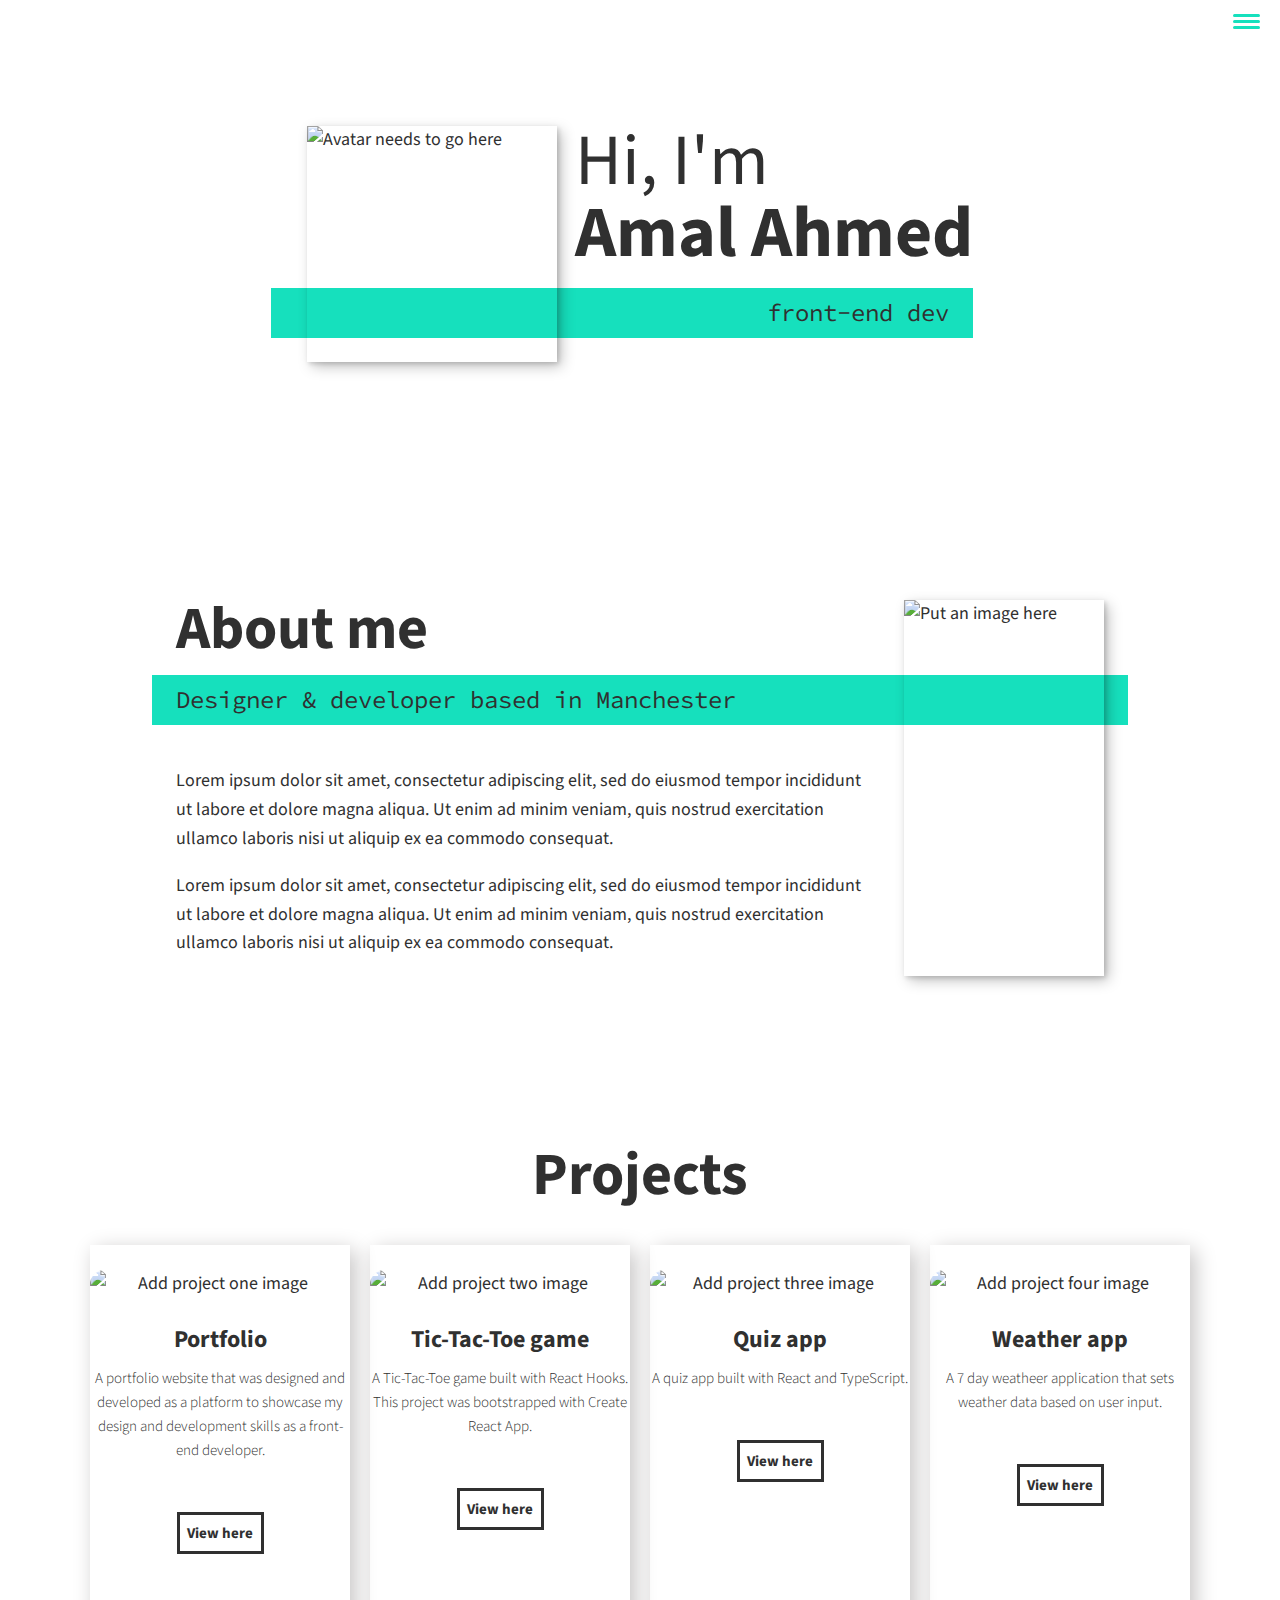
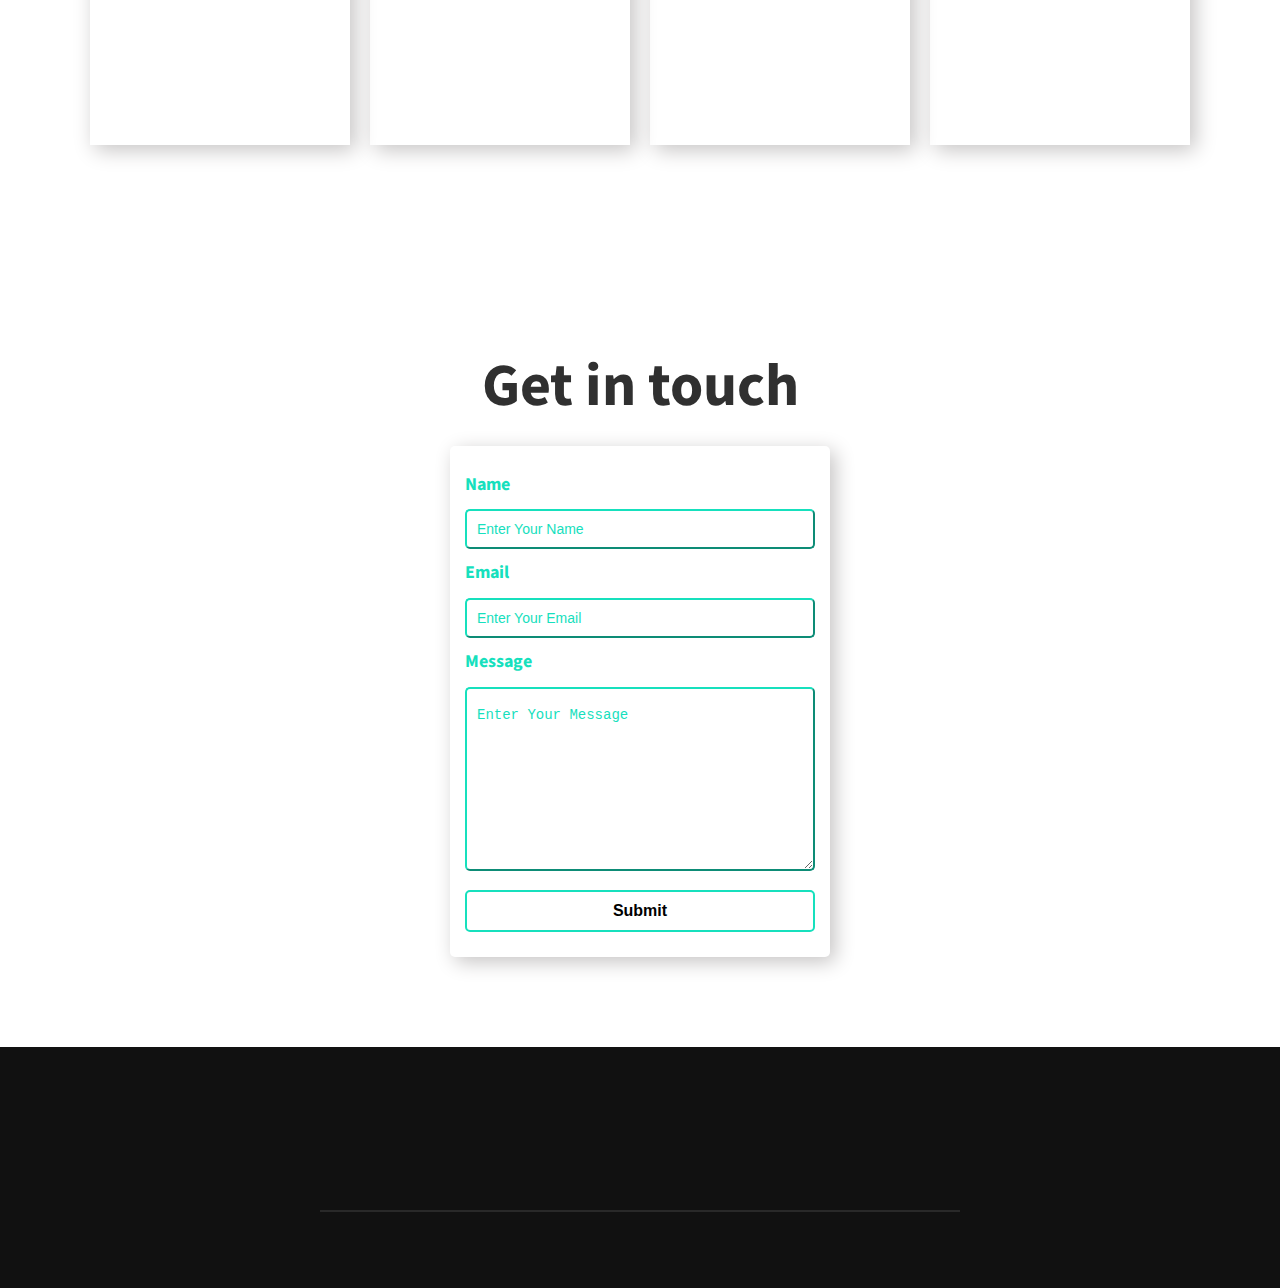
==== index.html @ 27e22a9f "Renamed css file" ====
<!DOCTYPE html>
<html lang="en">
    <head>
        <meta charset="UTF-8">
        <meta name="viewport" content="width=device-width, initial-scale=1.0">
        <title>Portfolio Website</title>
        <link rel="stylesheet" href="https://cdnjs.cloudflare.com/ajax/libs/normalize/7.0.0/normalize.min.css">
        <link rel="stylesheet" href="https://cdnjs.cloudflare.com/ajax/libs/font-awesome/5.11.2/css/all.css" integrity="sha256-46qynGAkLSFpVbEBog43gvNhfrOj+BmwXdxFgVK/Kvc=" crossorigin="anonymous" />  
        <link href="https://fonts.googleapis.com/css?family=Source+Code+Pro:400,900|Source+Sans+Pro:300,900&display=swap" rel="stylesheet">
        <link rel="stylesheet" href="styles/main.css">
        <link rel="icon" href="img/favicon_io/favicon.ico" />    
    </head>
    <body>
        <header>
            <div class="logo">
                <img src="" alt="">
            </div>
            <button class="nav-toggle" aria-label="toggle navigation">
                <span class="hamburger"></span>
            </button>
            <nav class="nav">
                <ul class="nav__list">
                    <li class="nav__item"><a href="#home" class="nav__link">Home</a></li>
                    <li class="nav__item"><a href="#about" class="nav__link">About me</a></li>
                    <li class="nav__item"><a href="#projects" class="nav__link">Projects</a></li>
                    <li class="nav__item"><a href="#contact" class="nav__link">Contact</a></li>
                </ul>
            </nav>
        </header>

        <!-- Introduction -->
        <section class="intro" id="home">
            <h1 class="section__title section__title--intro">
                Hi, I'm<strong>Amal Ahmed</strong>
            </h1>
            <p class="section__subtitle section__subtitle--intro">front-end dev</p>
            <img src="img/avatar.jpg" alt="Avatar needs to go here" class="intro__img">
        </section>
        <br>
        <br>


        <!-- About me -->
        <section class="about-me" id="about">
            <h2 class="section__title section__title--about">About me</h2>
            <p class="section__subtitle section__subtitle--about">Designer & developer based in Manchester</p>
            
            <div class="about-me_body">
                <p>Lorem ipsum dolor sit amet, consectetur adipiscing elit, sed do eiusmod tempor incididunt ut labore et dolore magna aliqua. Ut enim ad minim veniam, quis nostrud exercitation ullamco laboris nisi ut aliquip ex ea commodo consequat.</p>
                <p>Lorem ipsum dolor sit amet, consectetur adipiscing elit, sed do eiusmod tempor incididunt ut labore et dolore magna aliqua. Ut enim ad minim veniam, quis nostrud exercitation ullamco laboris nisi ut aliquip ex ea commodo consequat.</p>
            </div>

            <img src="img/about-me.jpg" alt="Put an image here" class="about-me__img">
        </section>
        
        
        <!-- Projects -->
        <section class="sub-section-alternative" id="projects">
            <h2>Projects</h2>
            <br>
            <div class="project-container">
                <div class="project-card">
                    <img class="project-image" src="img/portfolio-01.jpg" alt="Add project one image"/>
                    <br>
                    <h3>Portfolio</h3>
                    <p class="subtext">A portfolio website that was designed and developed as a platform to showcase my design and development skills as a front-end developer.</p>
                    <br>
                    <p class="subtext"><a class="project-link" href="">View here</a></p>
                </div>

                <div class="project-card">
                    <img class="project-image" src="img/portfolio-02.jpg" alt="Add project two image"/>
                    <br>
                    <h3>Tic-Tac-Toe game</h3>
                    <p class="subtext">A Tic-Tac-Toe game built with React Hooks. This project was bootstrapped with Create React App.
                    </p>
                    <br>
                    <p class="subtext"><a class="project-link" href="">View here</a></p>
                </div>

                <div class="project-card">
                    <img class="project-image" src="img/portfolio-03.jpg" alt="Add project three image"/>
                    <br>
                    <h3>Quiz app</h3>
                    <p class="subtext">A quiz app built with React and TypeScript.</p>
                    <br>
                    <p class="subtext"><a class="project-link" href="">View here</a></p>
                </div>

                <div class="project-card">
                    <img class="project-image" src="img/portfolio-04.jpg" alt="Add project four image"/>
                    <br>
                    <h3>Weather app</h3>
                    <p class="subtext">A 7 day weatheer application that sets weather data based on user input.</p>
                    <br>
                    <p class="subtext"><a class="project-link" href="">View here</a></p>
                </div>
            </div>
        </section>


        <!-- Contact -->
        <section class="contact" id="contact">
            <h2>Get in touch</h2>
            <br>
            <div class="contact-form-container">
              <div class="contact-form">
                <form action="https://formspree.io/f/mwkylpva" method="POST">
                  <div class="form-control">
                    <label for="name">Name</label>
                    <input
                      type="text"
                      id="name"
                      name="sender-name"
                      placeholder="Enter Your Name"
                      class="input-field"
                      required
                    />
                  </div>
                  <div class="form-control">
                    <label for="email">Email</label>
                    <input
                      type="email"
                      id="email"
                      name="sender-email"
                      placeholder="Enter Your Email"
                      class="input-field"
                      required
                    />
                  </div>
                  <div class="form-control">
                    <label for="message">Message</label>
                    <textarea
                      id="message"
                      cols="60"
                      rows="10"
                      placeholder="Enter Your Message"
                      name="message"
                      class="input-field"
                      required
                    ></textarea>
                  </div>
                  <input
                    type="submit"
                    value="Submit"
                    id="submit-btn"
                    class="submit-btn"
                  />
                </form>
              </div>
            </div>
          </section>


        <!-- Footer -->
        <footer class="footer">
            <span class="to-top"><a><i class="fa fa-angle-up fa-2x" aria-hidden="true"></i></a></span>
            <ul class="social-list">
                <li class="social-list__item">
                    <a class="social-list__link" href="https://discord.com/3mal#8396" rel="noopener noreferrer" target="_blank" aria-label="discord">
                        <i class="fab fa-discord"></i>
                    </a>
                </li>
                <li class="social-list__item">
                    <a class="social-list__link" href="https://github.com/3mal98" rel="noopener noreferrer" target="_blank" aria-label="github">
                        <i class="fab fa-github"></i>
                    </a>
                </li>
            </ul>
            <hr>
        </footer>
            


        <script src="js/index.js"></script>
       
        
    </body>
</html>
---- styles/main.css ----
*,
*::before,
*::after {
    box-sizing: border-box;
}

/* Custom Properties, update these for your own design */
:root {
    --ff-primary: 'Source Sans Pro', sans-serif;
    --ff-secondary: 'Source Code Pro', monospace;
    
    --fw-reg: 400;
    --fw-bold: 700;
    
    --clr-light: #fff;
    --clr-dark: #303030;
    --clr-accent: #16e0bd;
    
    --fs-h1: 3rem;
    --fs-h2: 2.25rem;
    --fs-h3: 1.25rem;
    --fs-body: 1rem;
    
    --bs: 0.25em 0.25em 0.75em rgba(0,0,0,.25),
          0.125em 0.125em 0.25em rgba(0,0,0,.15);
}

@media (min-width: 800px) {
    :root {
        --fs-h1: 4.5rem;
        --fs-h2: 3.75rem;
        --fs-h3: 1.5rem;
        --fs-body: 1.125rem;
    }
}

/* General styles */

/* endable this to add smooth scrolling */
/* html {
    scroll-behavior: smooth;
} */
body {
    background: var(--clr-light);
    color: var(--clr-dark);
    margin: 0;
    font-family: var(--ff-primary);
    font-size: var(--fs-body);
    line-height: 1.6;
}

section {
    padding: 5em 2em;
}

img {
    display: block;
    max-width: 100%;
}

strong { font-weight: var(--fw-bold) }

:focus {
    outline: 3px solid var(--clr-accent);
    outline-offset: 3px;
}


/* Buttons */
.btn {
    display: inline-block;
    padding: .5em 2.5em;
    background: var(--clr-accent);
    color: var(--clr-dark);
    text-decoration: none;
    cursor: pointer;
    font-size: .8rem;
    text-transform: uppercase;
    letter-spacing: 2px;
    font-weight: var(--fw-bold);
    transition: transform 200ms ease-in-out;
}

.btn:hover {
    transform: scale(1.1);
}


/* Typography */
h1,
h2,
h3 {
    line-height: 1;
    margin: 0;
}

h1 { font-size: var(--fs-h1) }
h2 { font-size: var(--fs-h2) }
h3 { font-size: var(--fs-h3) }


.section__title {
    margin-bottom: .25em;
}

.section__title--intro {
    font-weight: var(--fw-reg);
}

.section__title--intro strong {
    display: block;
}

.section__subtitle {
    margin: 0;
    font-size: var(--fs-h3);
}

.section__subtitle--intro,
.section__subtitle--about {
    background: var(--clr-accent);
    padding: .25em 1em;
    font-family: var(--ff-secondary);
    margin-bottom: 1em;
}

.section__subtitle--work {
    color: var(--clr-accent);
    font-weight: var(--fw-bold);
    margin-bottom: 2em;
}


/* Header */
header {
    display: flex;
    justify-content: space-between;
    padding: 1em;
}

.logo {
    max-width: 100px;
}

.nav {
    position: fixed;
    background: var(--clr-dark);
    color: var(--clr-light);
    top: 0;
    bottom: 0;
    left: 0;
    right: 0;
    z-index: 100;
    
    transform: translateX(100%);
    transition: transform 250ms cubic-bezier(.5, 0, .5, 1);
}

.nav__list {
    list-style: none;
    display: flex;
    height: 100%;
    flex-direction: column;
    justify-content: space-evenly;
    align-items: center;
    margin: 0;
    padding: 0;
}

.nav__link {
    color: inherit;
    font-weight: var(--fw-bold);
    font-size: var(--fs-h2);
    text-decoration: none;
}

.nav__link:hover {
    color: var(--clr-accent);
}

.nav-toggle {
    padding: .5em;
    background: transparent;
    border: 0;
    cursor: pointer;
    position: absolute;
    right: 1em;
    top: 1em;
    z-index: 1000;
}

.nav-open .nav {
    transform: translateX(0);
}

.nav-open .nav-toggle {
    position: fixed;
}

.nav-open .hamburger {
    transform: rotate(.625turn);
}

.nav-open .hamburger::before {
    transform: rotate(90deg) translateX(-6px);
}

.nav-open .hamburger::after {
    opacity: 0;
}






.hamburger {
    display: block;
    position: relative;
}

.hamburger,
.hamburger::before,
.hamburger::after {
    background: var(--clr-accent);
    width: 2em;
    height: 3px;
    border-radius: 1em;
    transition: transform 250ms ease-in-out;
}


.hamburger::before,
.hamburger::after {
    content: '';
    position: absolute;
    left: 0;
    right: 0;
}

.hamburger::before { top: 6px; }
.hamburger::after { bottom: 6px; }


/*  Introduction  */
.intro {
    position: relative;
}

.intro__img {
    box-shadow: var(--bs);
}

.section__subtitle--intro {
    display: inline-block;
}

@media (min-width: 600px) {
    .intro {
        display: grid;
        width: min-content;
        margin: 0 auto;
        grid-column-gap: 1em;
        grid-template-areas: 
            "img title"
            "img subtitle";
        grid-template-columns: min-content max-content;
    }
    
    .intro__img {
        grid-area: img;
        min-width: 250px;
        position: relative;
        z-index: 2;
    }    
    
    .section__subtitle--intro {
        align-self: start;
        grid-column: -1 / 1;
        grid-row: 2;
        text-align: right;
        position: relative;
        left: -1.5em;
        width: calc(100% + 1.5em);
    }
}

/* About me */
.about-me {
    max-width: 1000px;
    margin: 0 auto;
}

.about-me__img {
    box-shadow: var(--bs);
}

@media (min-width: 600px) {
    .about-me {
        display: grid;
        grid-template-columns: 1fr 200px;
        grid-template-areas: 
            "title img"
            "subtitle img"
            "text img";
        grid-column-gap: 2em;
    }
    
    .section__title--about {
        grid-area: title;
    }
    
    .section__subtitle--about {
        grid-column: 1 / -1;
        grid-row: 2;
        position: relative;
        left: -1em;
        width: calc(100% + 2em);
        padding-left: 1em;
        padding-right: calc(200px + 4em);
    }
    
    .about-me__img {
        grid-area: img;
        position: relative;
        z-index: 2;
    }
}


/* Projects  */
.project-card {
    width: 300px;
    height: 500px;
    box-shadow: 5px 5px 20px rgb(197, 195, 195);
    margin: 10px;
}

.project-card:hover {
    background: var(--clr-accent);
    transition: 0.5s ease;
}

.project-container {
    display: flex;
    justify-content: space-around;
}

.project-image {
    margin-top: 25px;
    width: 250px;
    border-radius: 125px;
}

.project-link {
    text-decoration: none;
    color: var(--clr-dark);
    font-weight: var(--fw-bold);
    border: 3px;
    border-style: solid;
    border-color: --clr-dark;
    padding: 0.5em;
}

.sub-section-alternative {
    display: flex;
    flex-direction: column;
    text-align: center;
    padding: 80px;
}

.subtext {
    font-size: 15px;
    font-weight: 300;
}


/* Contact */
.contact {
    margin-top: 2rem;
}

.contact h2 {
    text-align: center;
    margin-bottom: var(--bottom-margin-2);
}

.contact-form-container {
    max-width: 40.75rem;
    margin: 0 auto;
    padding: 0.938rem;
    border-radius: 5px;
    box-shadow: 5px 5px 20px rgb(197, 195, 195);
}

.contact-form-container label {
    line-height: 2.7em;
    font-weight: var(--fw-bold);
    color: var(--clr-accent);
}

.contact-form-container textarea {
    min-height: 6.25rem;
    font-size: 14px;
}

.contact-form-container .input-field {
    width: 100%;
    padding-top: 10px;
    padding-bottom: 10px;
    border-radius: 5px;
    border: none;
    border: 2px outset var(--clr-accent);
    font-size: 0.875rem;
    outline: none;
}

.input-field::placeholder {
    padding: 0.5rem;
    color: var(--clr-accent);
}

.submit-btn {
    width: 100%;
    padding: 10px;
    margin: 10px 0;
    background-color: #fff;
    border: 2px solid var(--clr-accent);
    border-radius: 5px;
    font-size: 1rem;
    font-weight: var(--fw-bold);
    transition: var(--transition);
}

.submit-btn:hover {
    background-color: var(--clr-accent);
    border: 2px solid var(--clr-accent);
    cursor: pointer;
}

.contact-form-container {
    max-width: 23.75rem;
}


/* Footer */
.footer {
    background: #111;
    color: #fff;
    text-align: center;
    padding: 2.5em 0;
    font-size: var(--fs-h3);
}

.footer a { 
    color: inherit;
    text-decoration: none;
}

.footer__link {
    font-weight: var(--fw-bold);
}

.footer__link:hover,
.social-list__link:hover {
    opacity: .7;
}

.footer__link:hover {
    text-decoration: underline;
}

.social-list {
    list-style: none;
    display: flex;
    justify-content: center;
    margin: 2em 0 0;
    padding: 0;
}

.social-list__item {
    margin: 0 .5em;
}

.social-list__link {
    padding: .5em;
}

.to-top { 
    color: #fff;
    margin: 1rem 0 1.6rem;
    transition: all .2s ease-in;
    cursor: pointer;
    font-size: 2rem;
}

.fa-2x {
    font-size: 2rem;
}
    
.footer hr {
    margin-top: 1rem;
    margin-bottom: 1rem;
    border: 0;
    width: 50%;
    border-top: 2px solid hsla(0,0%,100%,.1);
}

hr {
    box-sizing: content-box;
    height: 0;
    overflow: visible;
}


/* Individual portfolio item styles */
.portfolio-item-individual {
    padding: 0 2em 2em;
    max-width: 1000px;
    margin: 0 auto;
}

.portfolio-item-individual p {
    max-width: 600px;
    margin-left: auto;
    margin-right: auto;
}
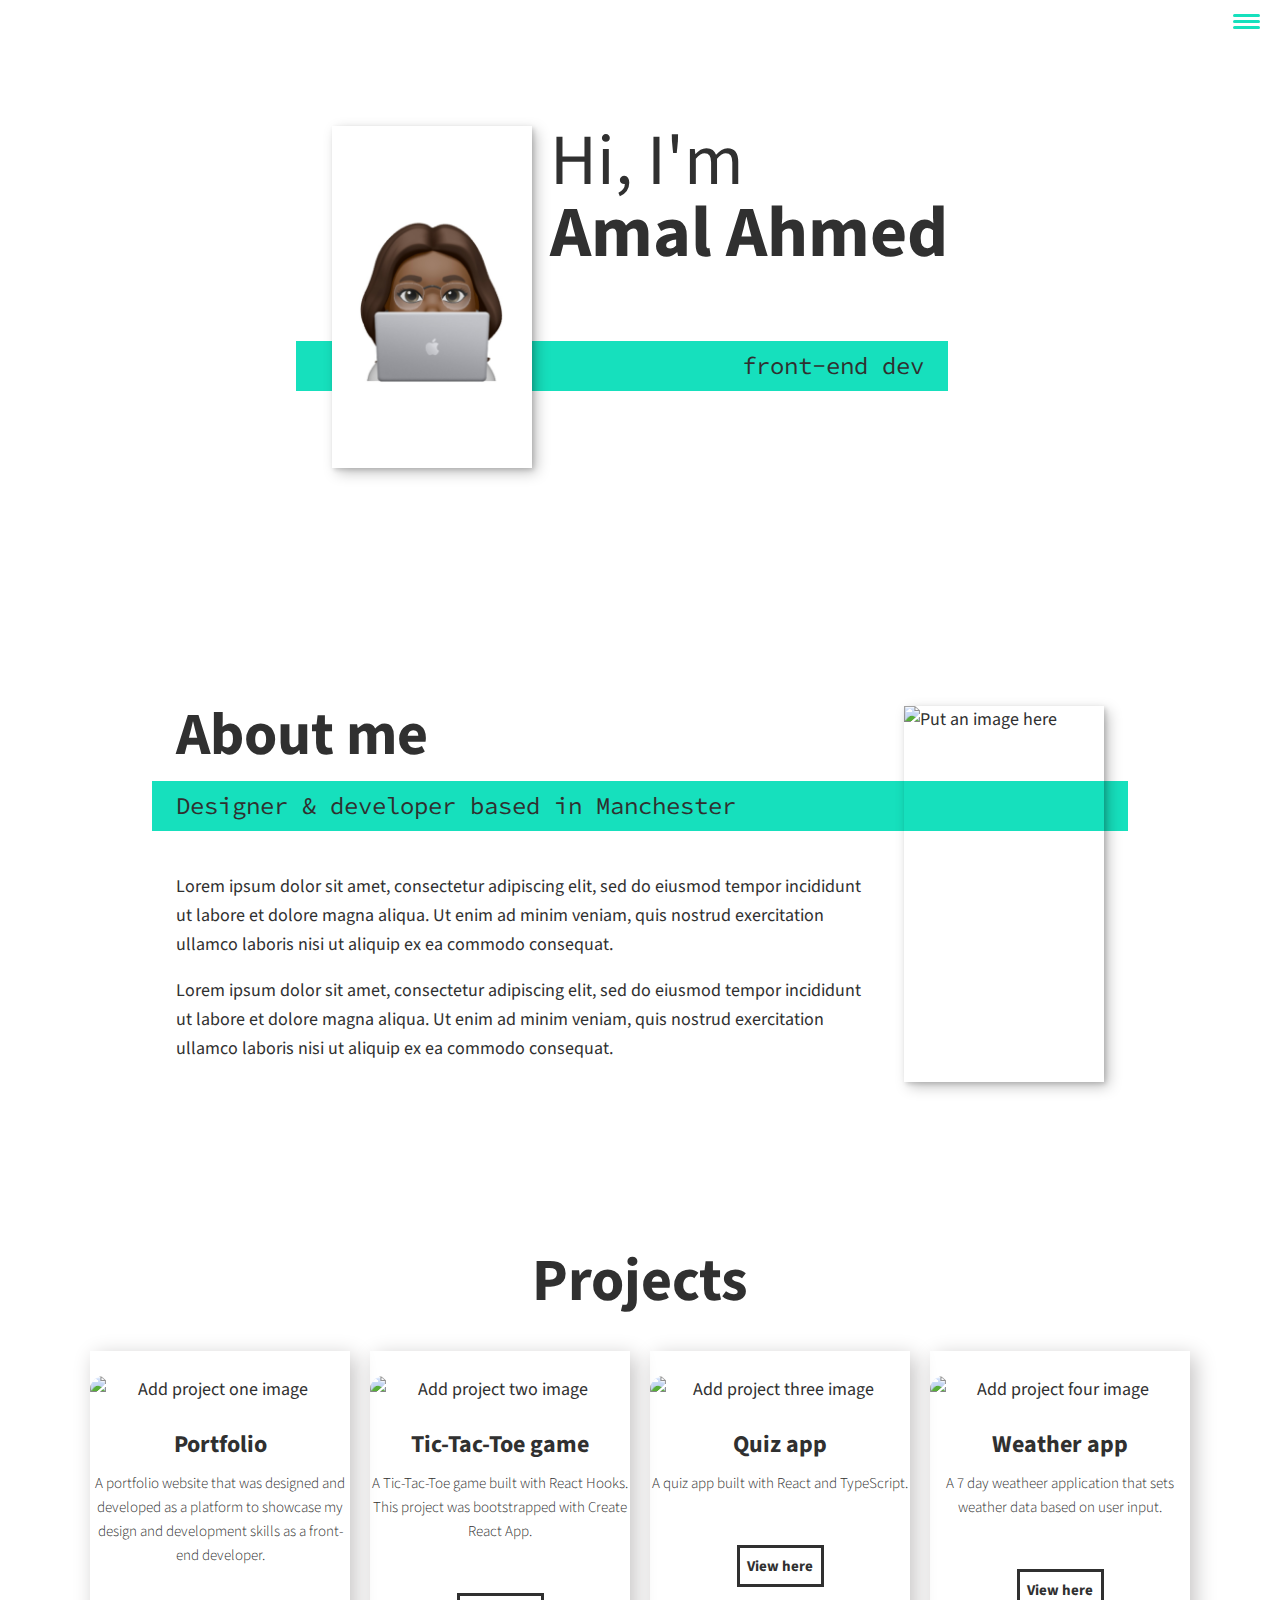
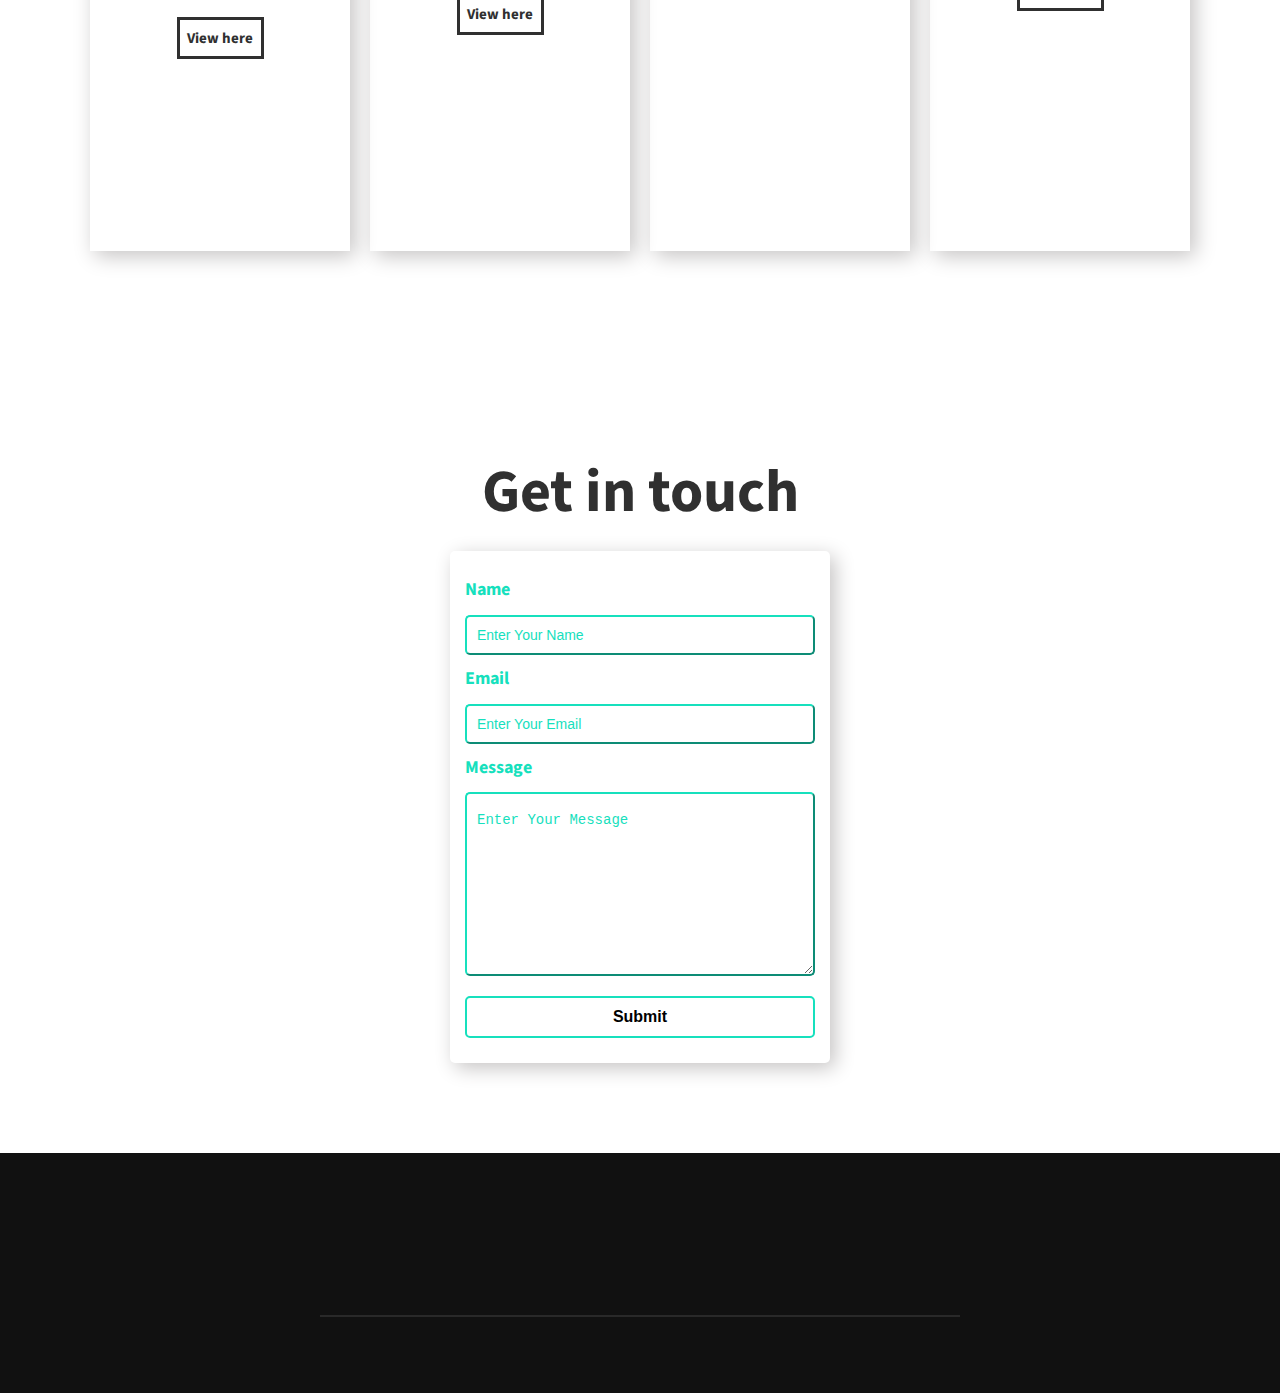
==== commit 239b08ee: "Add image of avatar" ====
--- a/index.html
+++ b/index.html
@@ -34,7 +34,7 @@
                 Hi, I'm<strong>Amal Ahmed</strong>
             </h1>
             <p class="section__subtitle section__subtitle--intro">front-end dev</p>
-            <img src="img/avatar.jpg" alt="Avatar needs to go here" class="intro__img">
+            <img src="img/memoji.jpg" alt="Avatar needs to go here" class="intro__img">
         </section>
         <br>
         <br>
--- a/styles/main.css
+++ b/styles/main.css
@@ -269,7 +269,7 @@
     
     .intro__img {
         grid-area: img;
-        min-width: 250px;
+        min-width: 200px;
         position: relative;
         z-index: 2;
     }    
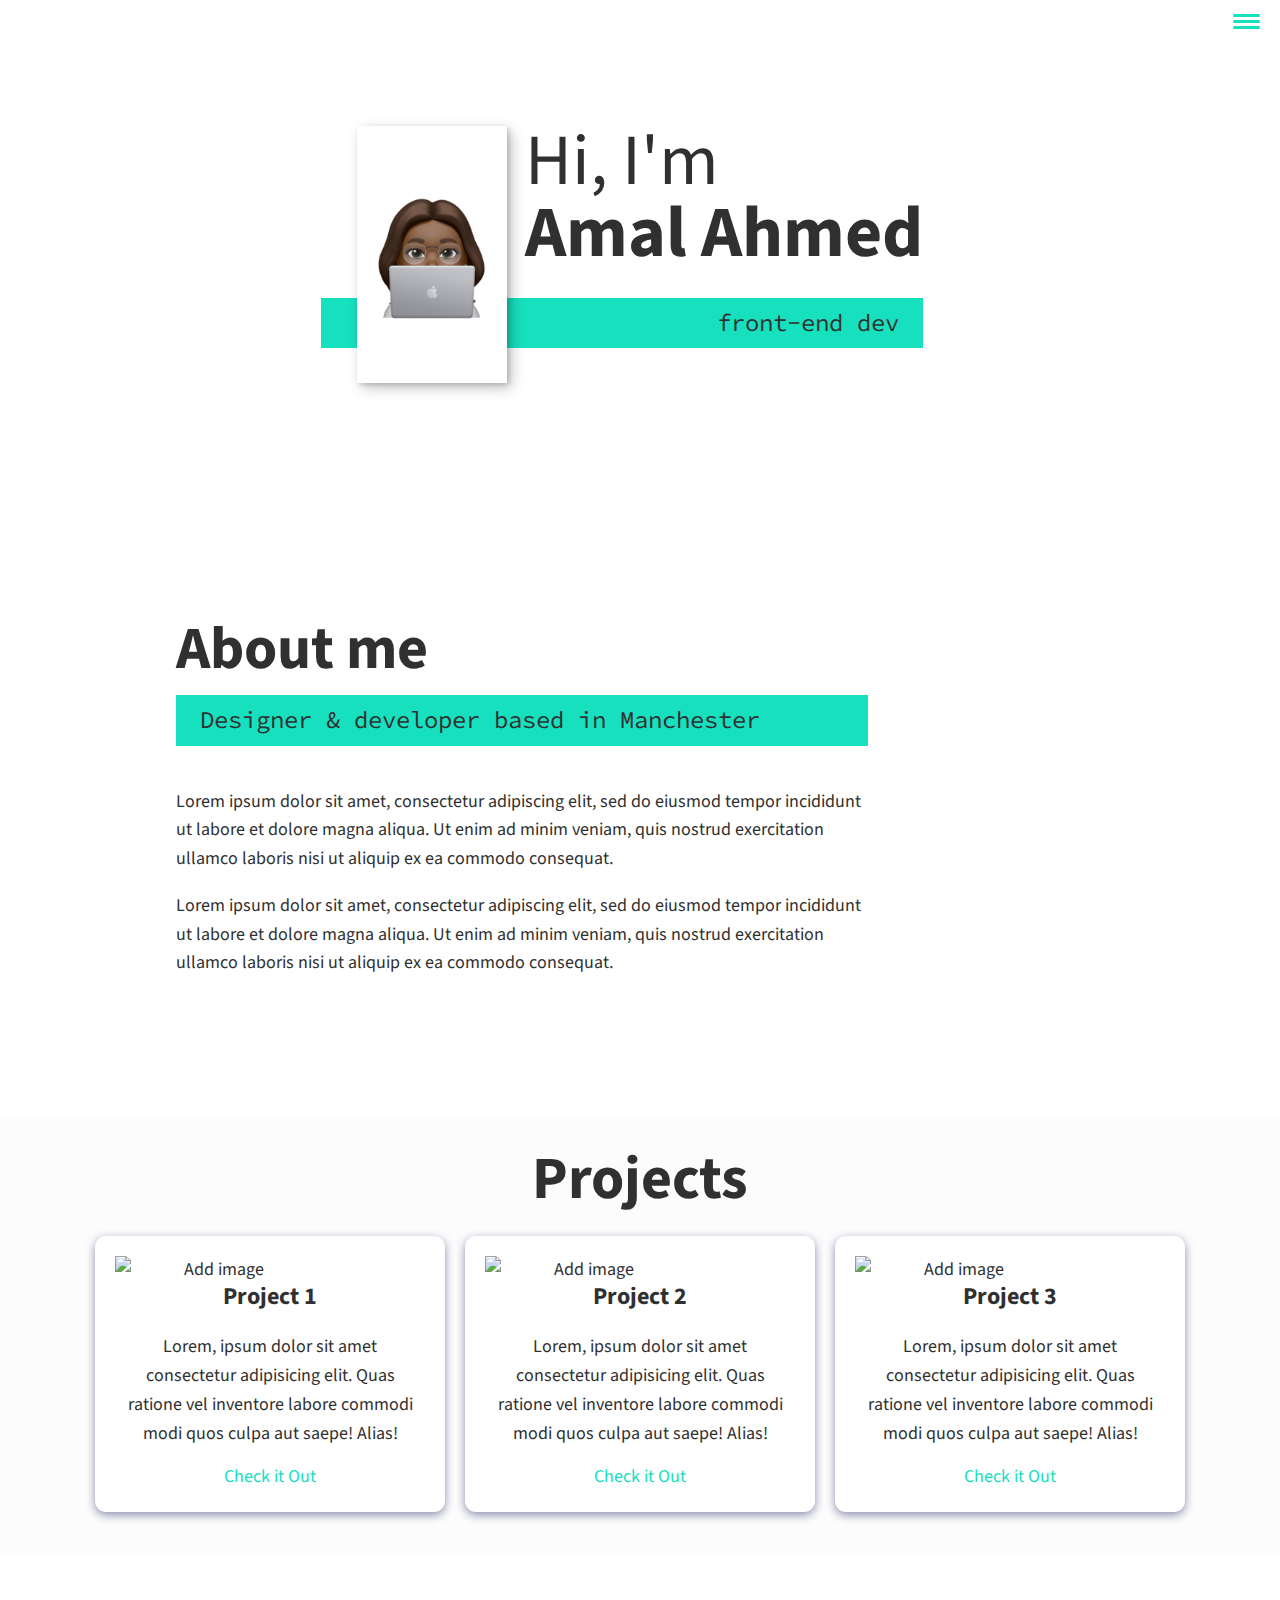
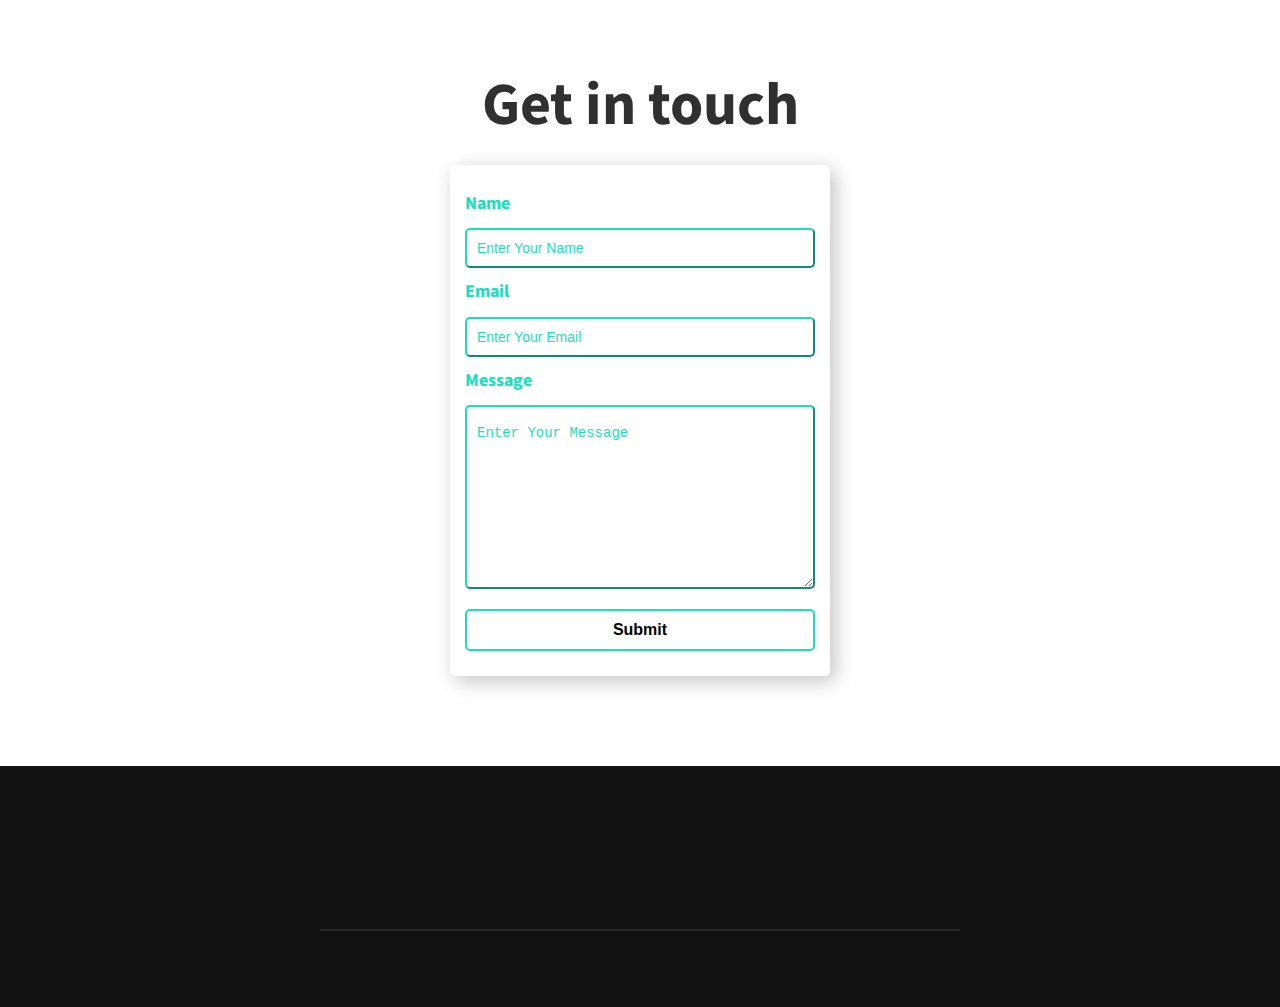
==== commit e15fc8df: "Rebuilt project section" ====
--- a/index.html
+++ b/index.html
@@ -50,53 +50,61 @@
                 <p>Lorem ipsum dolor sit amet, consectetur adipiscing elit, sed do eiusmod tempor incididunt ut labore et dolore magna aliqua. Ut enim ad minim veniam, quis nostrud exercitation ullamco laboris nisi ut aliquip ex ea commodo consequat.</p>
             </div>
 
-            <img src="img/about-me.jpg" alt="Put an image here" class="about-me__img">
+            <img src="img/about-me.jpg" alt="" class="about-me__img">
         </section>
         
         
         <!-- Projects -->
-        <section class="sub-section-alternative" id="projects">
-            <h2>Projects</h2>
-            <br>
-            <div class="project-container">
-                <div class="project-card">
-                    <img class="project-image" src="img/portfolio-01.jpg" alt="Add project one image"/>
-                    <br>
-                    <h3>Portfolio</h3>
-                    <p class="subtext">A portfolio website that was designed and developed as a platform to showcase my design and development skills as a front-end developer.</p>
-                    <br>
-                    <p class="subtext"><a class="project-link" href="">View here</a></p>
+        <section class="projects" id="projects">
+            <h2 class="projects-title">Projects</h2>
+            <div class="projects-container">
+                <div class="project-container project-card">
+                  <img
+                    src=""
+                    alt="Add image"
+                    loading="lazy"
+                    class="project-pic"
+                  />
+                  <h3 class="project-title">Project 1</h3>
+                  <p class="project-details">
+                    Lorem, ipsum dolor sit amet consectetur adipisicing elit. Quas
+                    ratione vel inventore labore commodi modi quos culpa aut saepe!
+                    Alias!
+                  </p>
+                  <a href="#" target="_blank" class="project-link">Check it Out</a>
                 </div>
-
-                <div class="project-card">
-                    <img class="project-image" src="img/portfolio-02.jpg" alt="Add project two image"/>
-                    <br>
-                    <h3>Tic-Tac-Toe game</h3>
-                    <p class="subtext">A Tic-Tac-Toe game built with React Hooks. This project was bootstrapped with Create React App.
-                    </p>
-                    <br>
-                    <p class="subtext"><a class="project-link" href="">View here</a></p>
+                <div class="project-container project-card">
+                  <img
+                    src=""
+                    alt="Add image"
+                    loading="lazy"
+                    class="project-pic"
+                  />
+                  <h3 class="project-title">Project 2</h3>
+                  <p class="project-details">
+                    Lorem, ipsum dolor sit amet consectetur adipisicing elit. Quas
+                    ratione vel inventore labore commodi modi quos culpa aut saepe!
+                    Alias!
+                  </p>
+                  <a href="#" target="_blank" class="project-link">Check it Out</a>
                 </div>
-
-                <div class="project-card">
-                    <img class="project-image" src="img/portfolio-03.jpg" alt="Add project three image"/>
-                    <br>
-                    <h3>Quiz app</h3>
-                    <p class="subtext">A quiz app built with React and TypeScript.</p>
-                    <br>
-                    <p class="subtext"><a class="project-link" href="">View here</a></p>
+                <div class="project-container project-card">
+                  <img
+                    src=""
+                    alt="Add image"
+                    loading="lazy"
+                    class="project-pic"
+                  />
+                  <h3 class="project-title">Project 3</h3>
+                  <p class="project-details">
+                    Lorem, ipsum dolor sit amet consectetur adipisicing elit. Quas
+                    ratione vel inventore labore commodi modi quos culpa aut saepe!
+                    Alias!
+                  </p>
+                  <a href="#" target="_blank" class="project-link">Check it Out</a>
                 </div>
-
-                <div class="project-card">
-                    <img class="project-image" src="img/portfolio-04.jpg" alt="Add project four image"/>
-                    <br>
-                    <h3>Weather app</h3>
-                    <p class="subtext">A 7 day weatheer application that sets weather data based on user input.</p>
-                    <br>
-                    <p class="subtext"><a class="project-link" href="">View here</a></p>
-                </div>
-            </div>
-        </section>
+              </div>
+            </section>
 
 
         <!-- Contact -->
--- a/styles/main.css
+++ b/styles/main.css
@@ -20,6 +20,10 @@
     --fs-h2: 2.25rem;
     --fs-h3: 1.25rem;
     --fs-body: 1rem;
+
+    --primary-shadow: #8b8eaf;
+
+    --bottom-margin: 0.5rem;
     
     --bs: 0.25em 0.25em 0.75em rgba(0,0,0,.25),
           0.125em 0.125em 0.25em rgba(0,0,0,.15);
@@ -269,7 +273,7 @@
     
     .intro__img {
         grid-area: img;
-        min-width: 200px;
+        min-width: 150px;
         position: relative;
         z-index: 2;
     }    
@@ -291,9 +295,7 @@
     margin: 0 auto;
 }
 
-.about-me__img {
-    box-shadow: var(--bs);
-}
+
 
 @media (min-width: 600px) {
     .about-me {
@@ -310,15 +312,7 @@
         grid-area: title;
     }
     
-    .section__subtitle--about {
-        grid-column: 1 / -1;
-        grid-row: 2;
-        position: relative;
-        left: -1em;
-        width: calc(100% + 2em);
-        padding-left: 1em;
-        padding-right: calc(200px + 4em);
-    }
+    
     
     .about-me__img {
         grid-area: img;
@@ -329,50 +323,62 @@
 
 
 /* Projects  */
-.project-card {
-    width: 300px;
-    height: 500px;
-    box-shadow: 5px 5px 20px rgb(197, 195, 195);
+.projects {
+    background-color: #fcfcfc;
+    padding: 32px 0;
+    margin-top: 2rem;
+  }
+  
+  .project-pic {
+    width: 65%;
+    height: 60%;
+  }
+  
+  .projects-container {
+    display: flex;
+    align-items: center;
+    justify-content: center;
+  }
+
+  .projects-title {
+    text-align: center;
+    margin-bottom: 1rem;
+  }
+  
+  .project-container {
+    text-align: center;
+    width: 21.875rem;
+    padding: 1rem;
+  }
+
+  .project-container p {
+    padding: 0.4rem;
+  }
+  
+  .project-title {
+    margin-bottom: var(--bottom-margin);
+  }
+  
+  .project-details {
+    margin-bottom: var(--bottom-margin);
+  }
+  
+  .project-card {
+    background-color: #fff;
+    border-radius: 11px;
+    box-shadow: 0 3px 10px var(--primary-shadow);
+    padding: 20px;
     margin: 10px;
-}
-
-.project-card:hover {
-    background: var(--clr-accent);
-    transition: 0.5s ease;
-}
-
-.project-container {
-    display: flex;
-    justify-content: space-around;
-}
-
-.project-image {
-    margin-top: 25px;
-    width: 250px;
-    border-radius: 125px;
-}
-
-.project-link {
+  }
+
+  a {
     text-decoration: none;
-    color: var(--clr-dark);
-    font-weight: var(--fw-bold);
-    border: 3px;
-    border-style: solid;
-    border-color: --clr-dark;
-    padding: 0.5em;
-}
-
-.sub-section-alternative {
-    display: flex;
-    flex-direction: column;
-    text-align: center;
-    padding: 80px;
-}
-
-.subtext {
-    font-size: 15px;
-    font-weight: 300;
-}
+    color: #16e0bd;
+  }
+  
+  a:hover {
+    color: #ff7235;
+  }
 
 
 /* Contact */
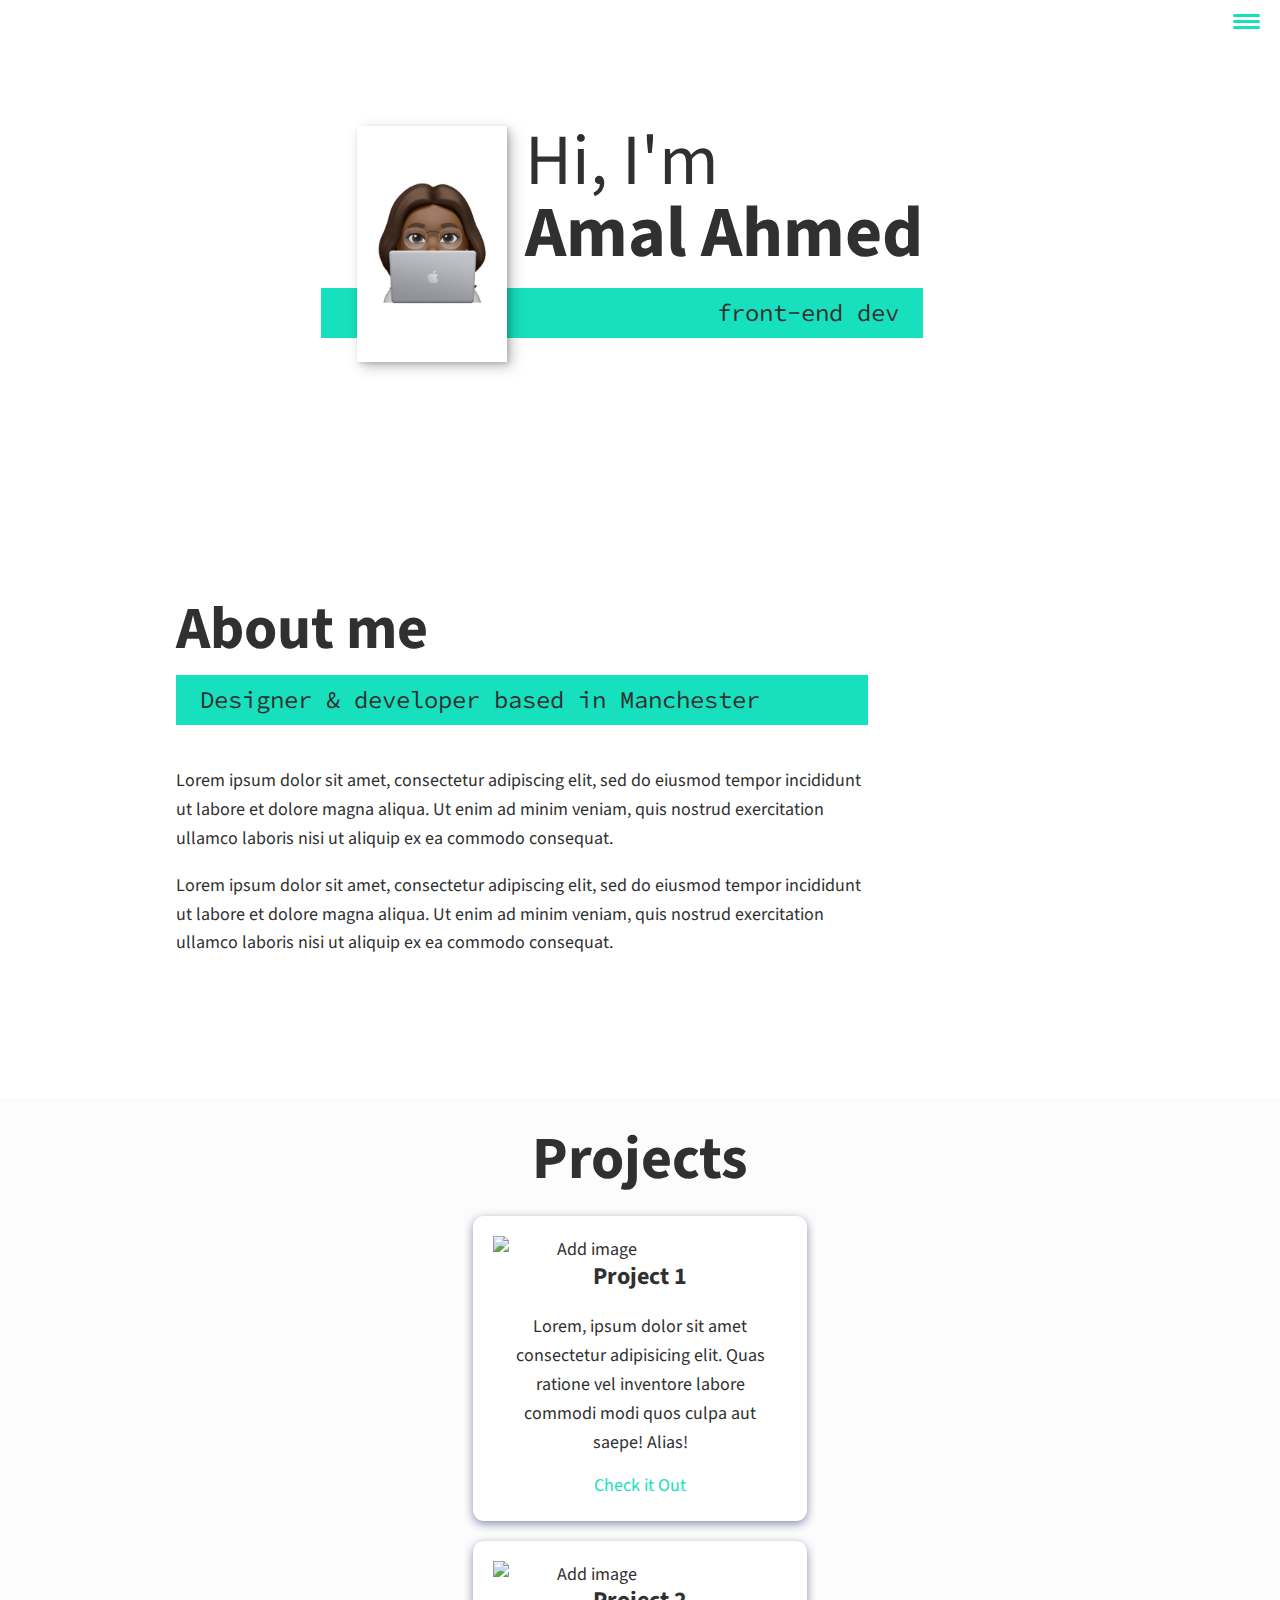
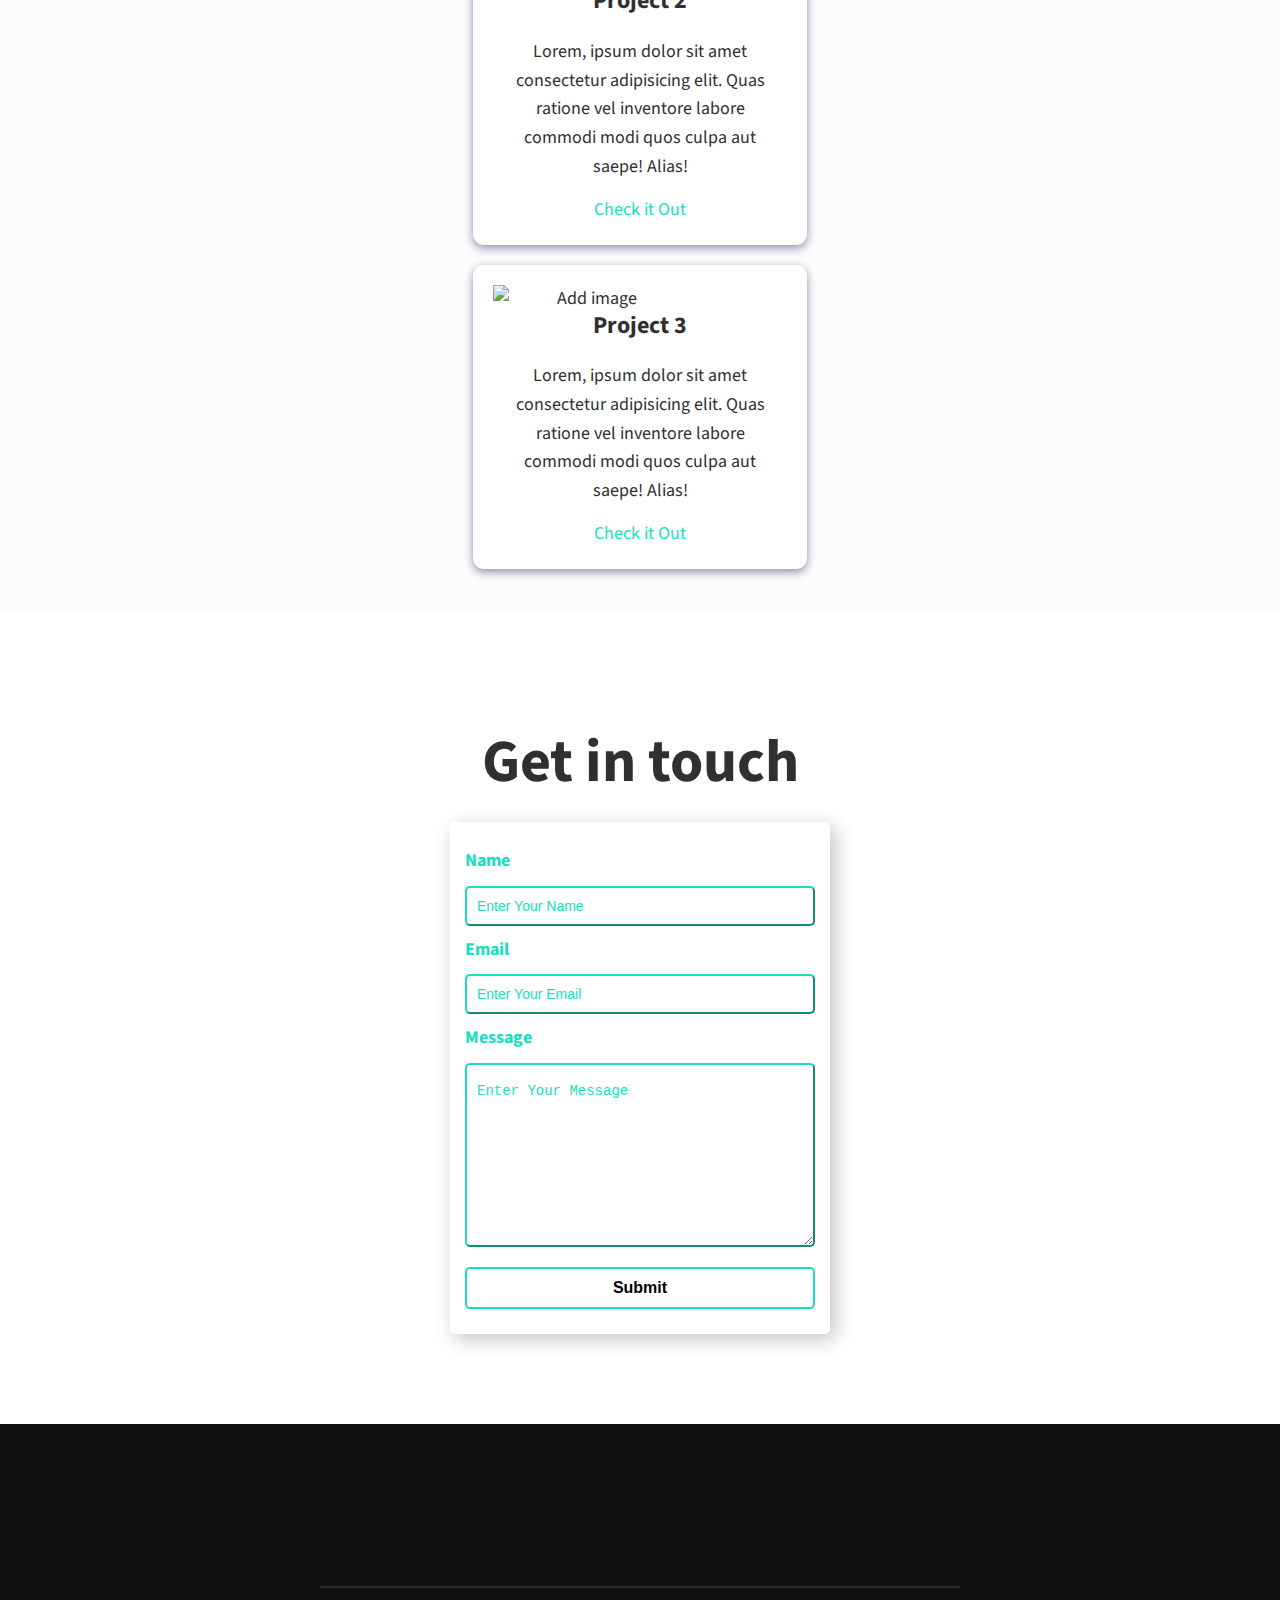
==== commit bd5bd41f: "Updated footer" ====
--- a/index.html
+++ b/index.html
@@ -165,11 +165,6 @@
             <span class="to-top"><a><i class="fa fa-angle-up fa-2x" aria-hidden="true"></i></a></span>
             <ul class="social-list">
                 <li class="social-list__item">
-                    <a class="social-list__link" href="https://discord.com/3mal#8396" rel="noopener noreferrer" target="_blank" aria-label="discord">
-                        <i class="fab fa-discord"></i>
-                    </a>
-                </li>
-                <li class="social-list__item">
                     <a class="social-list__link" href="https://github.com/3mal98" rel="noopener noreferrer" target="_blank" aria-label="github">
                         <i class="fab fa-github"></i>
                     </a>
--- a/styles/main.css
+++ b/styles/main.css
@@ -289,6 +289,7 @@
     }
 }
 
+
 /* About me */
 .about-me {
     max-width: 1000px;
@@ -380,6 +381,13 @@
     color: #ff7235;
   }
 
+  .projects-container {
+    flex-direction: column;
+  }
+
+  .project-container {
+    width: 20.875rem;
+  }
 
 /* Contact */
 .contact {
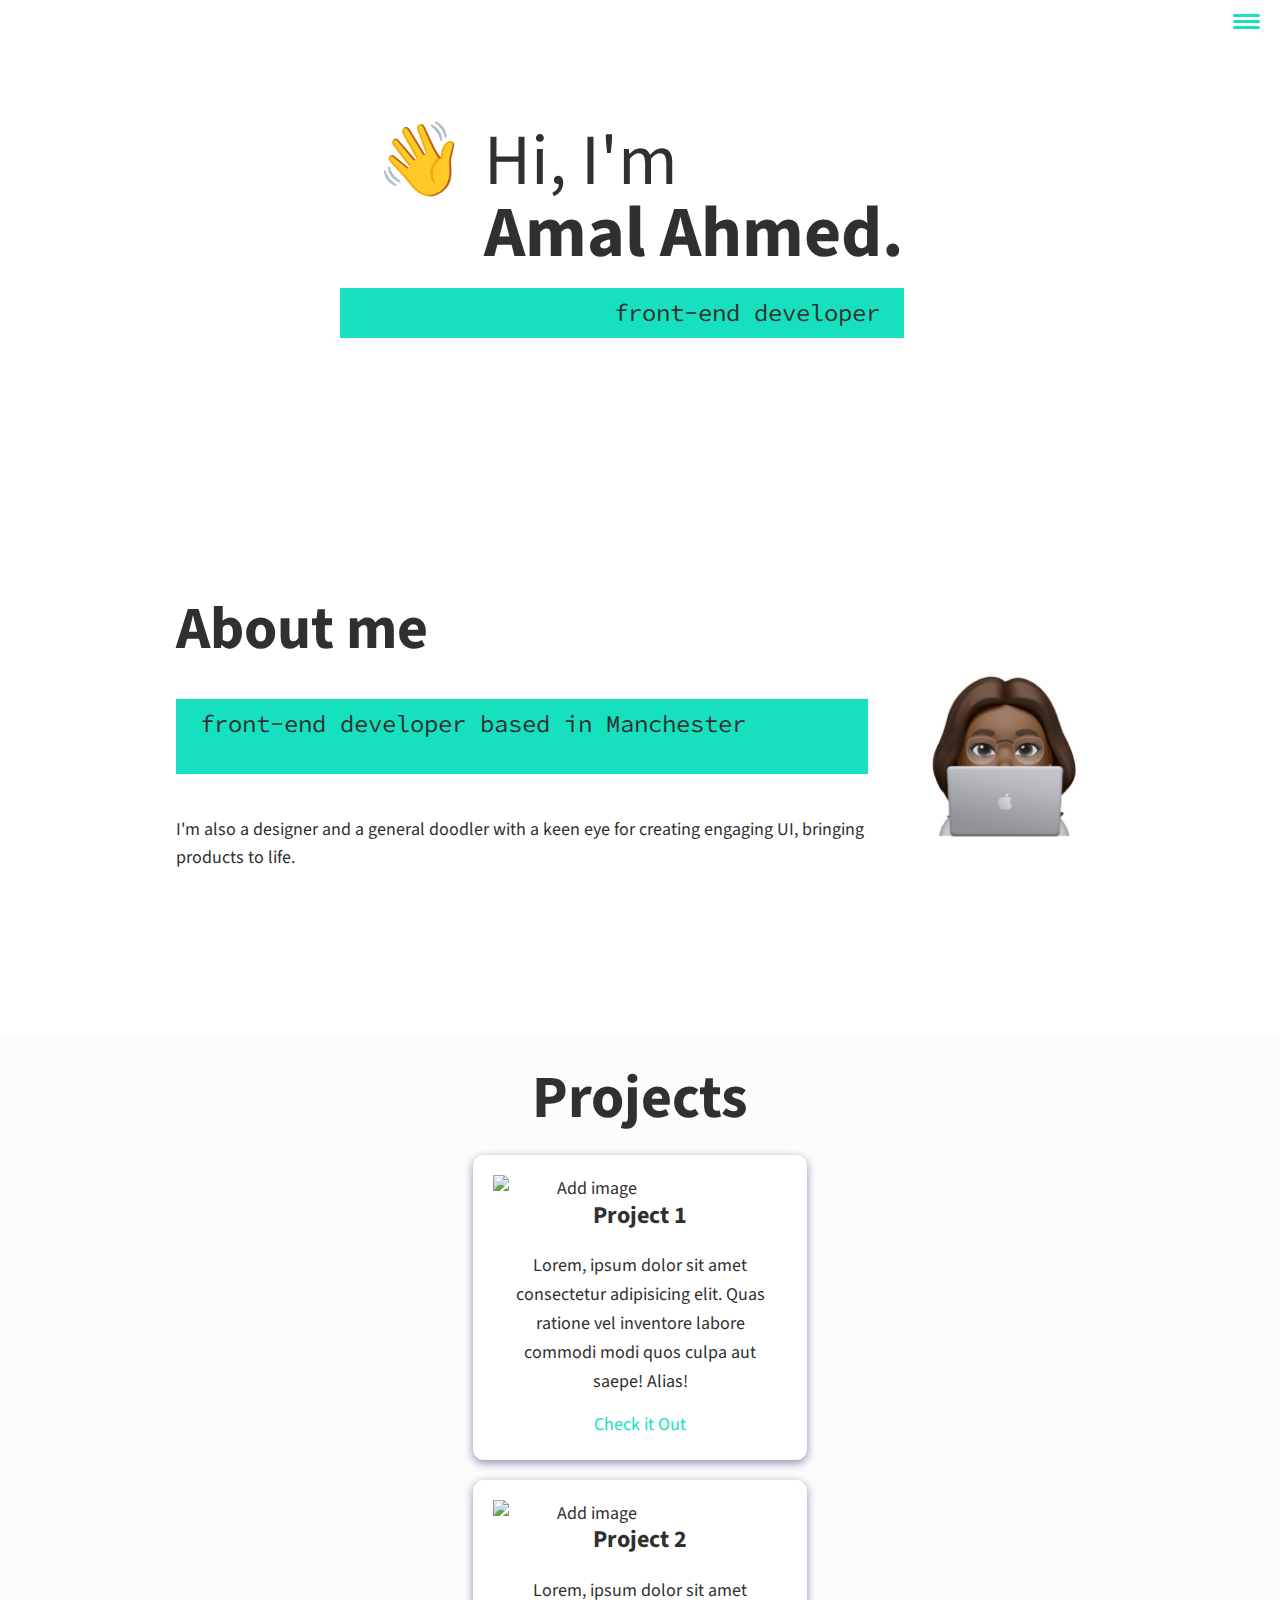
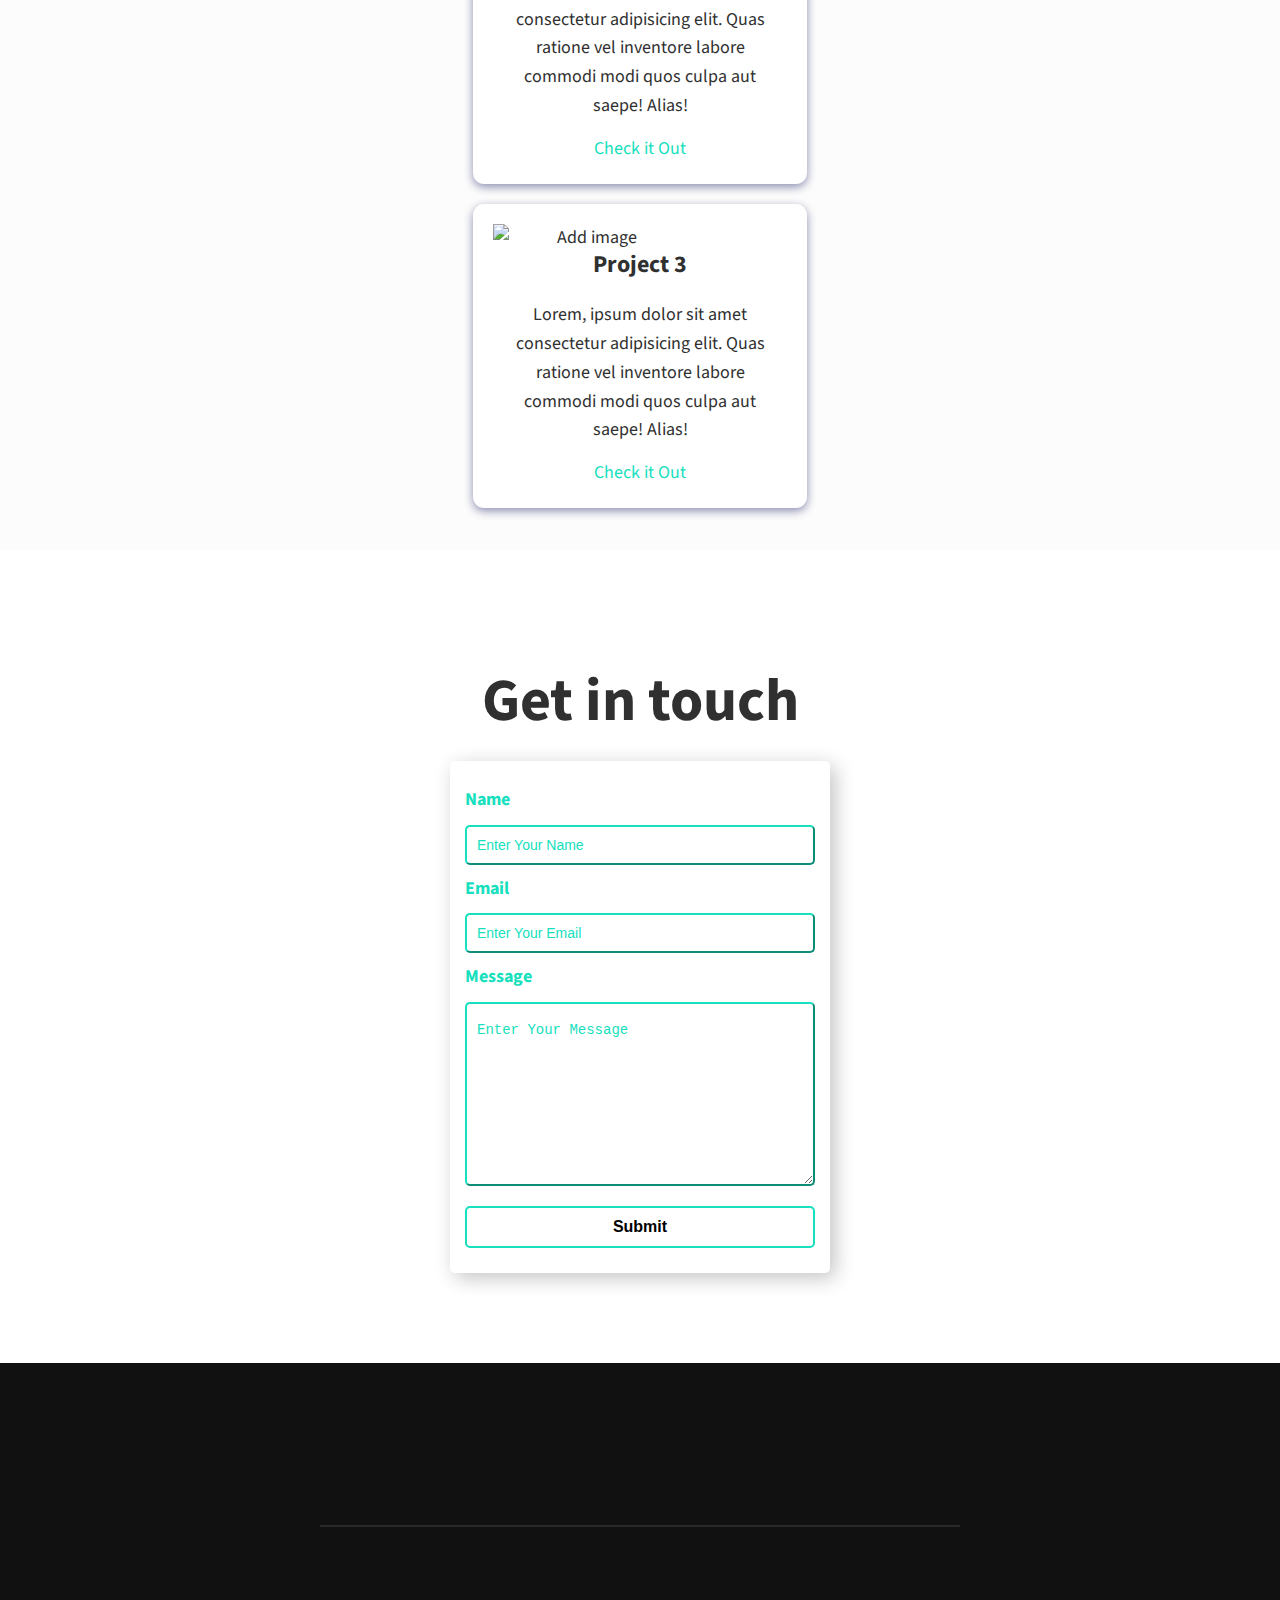
==== commit f2c4f816: "Modify intro title" ====
--- a/index.html
+++ b/index.html
@@ -30,11 +30,11 @@
 
         <!-- Introduction -->
         <section class="intro" id="home">
+          <h1>👋</h1>
             <h1 class="section__title section__title--intro">
-                Hi, I'm<strong>Amal Ahmed</strong>
+                Hi, I'm<strong>Amal Ahmed.</strong>
             </h1>
-            <p class="section__subtitle section__subtitle--intro">front-end dev</p>
-            <img src="img/memoji.jpg" alt="Avatar needs to go here" class="intro__img">
+            <p class="section__subtitle section__subtitle--intro">front-end developer</p>
         </section>
         <br>
         <br>
@@ -43,14 +43,12 @@
         <!-- About me -->
         <section class="about-me" id="about">
             <h2 class="section__title section__title--about">About me</h2>
-            <p class="section__subtitle section__subtitle--about">Designer & developer based in Manchester</p>
-            
+            <p class="section__subtitle section__subtitle--about">front-end developer based in Manchester</p>
             <div class="about-me_body">
-                <p>Lorem ipsum dolor sit amet, consectetur adipiscing elit, sed do eiusmod tempor incididunt ut labore et dolore magna aliqua. Ut enim ad minim veniam, quis nostrud exercitation ullamco laboris nisi ut aliquip ex ea commodo consequat.</p>
-                <p>Lorem ipsum dolor sit amet, consectetur adipiscing elit, sed do eiusmod tempor incididunt ut labore et dolore magna aliqua. Ut enim ad minim veniam, quis nostrud exercitation ullamco laboris nisi ut aliquip ex ea commodo consequat.</p>
+                <p>I'm also a designer and a general doodler with a keen eye for creating engaging UI, bringing products to life.</p>
             </div>
 
-            <img src="img/about-me.jpg" alt="" class="about-me__img">
+            <img src="img/memoji.jpg" alt="avatar" class="about-me__img">
         </section>
         
         
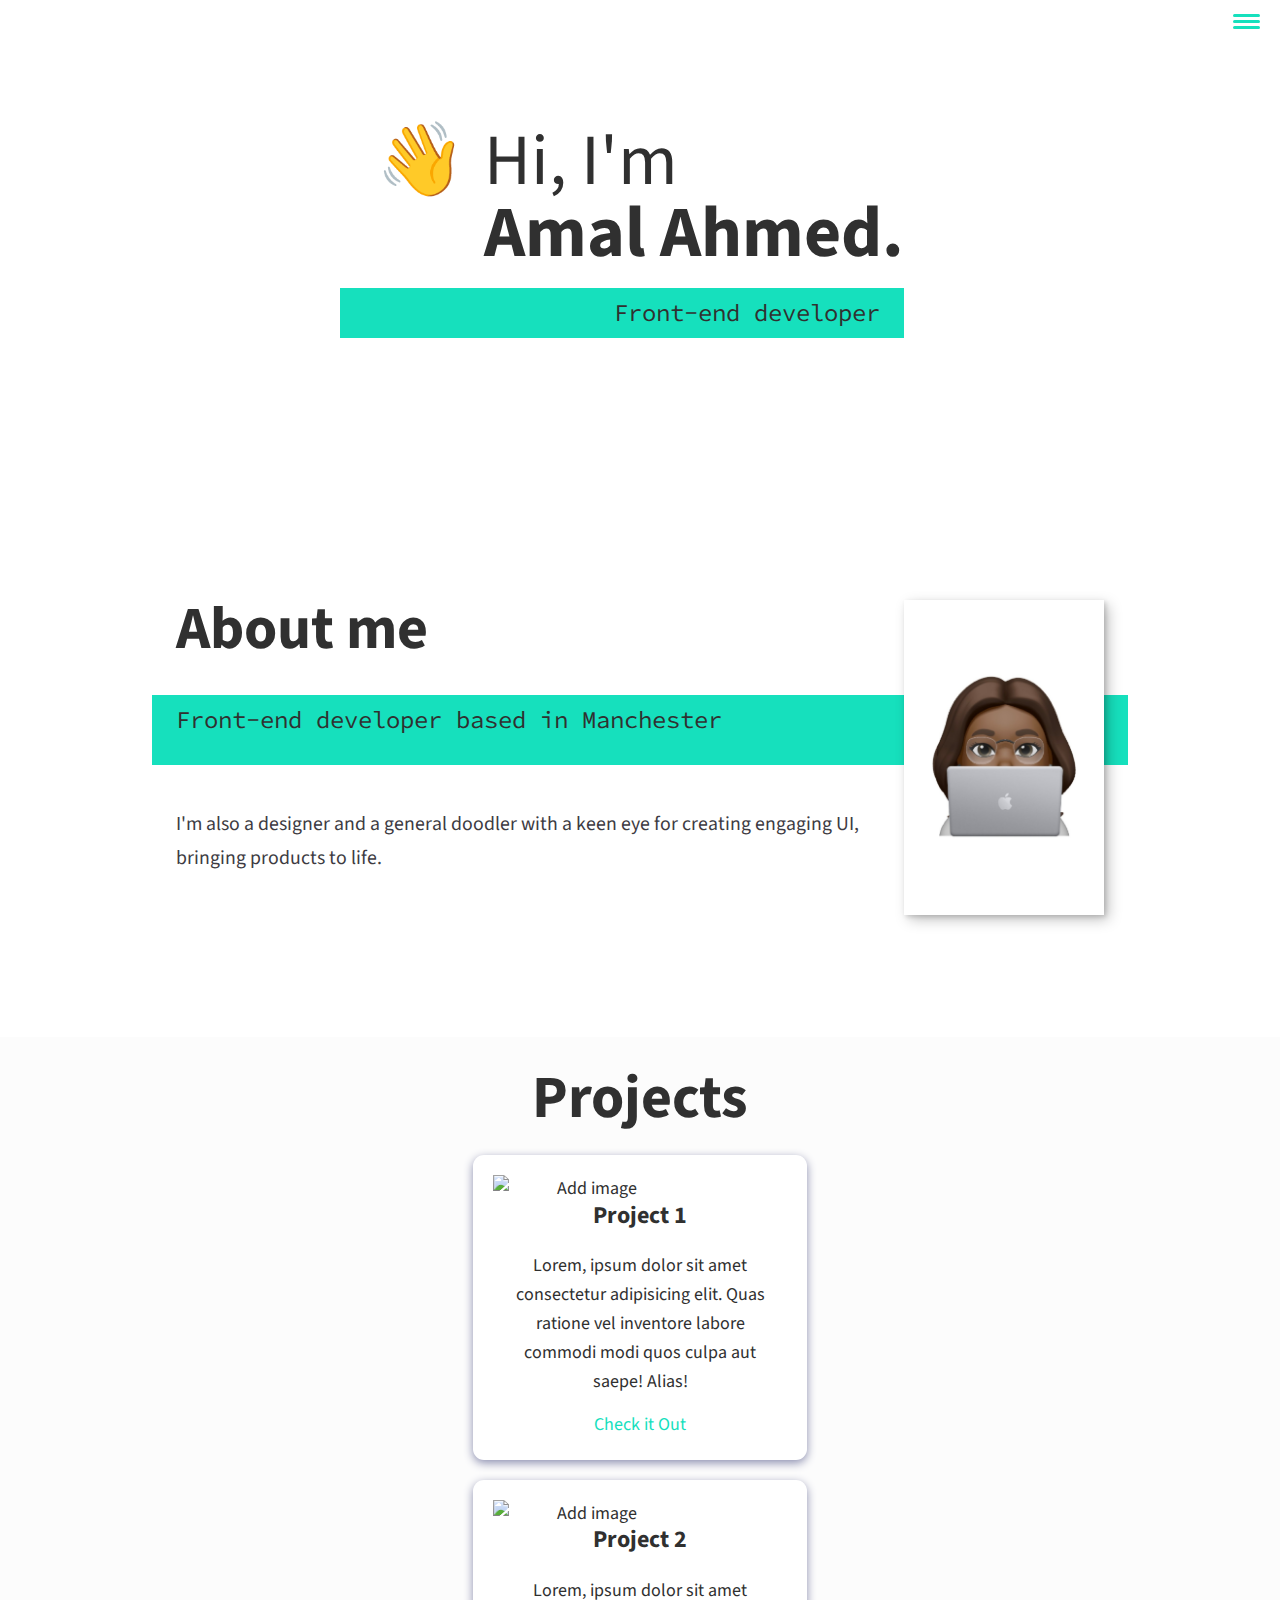
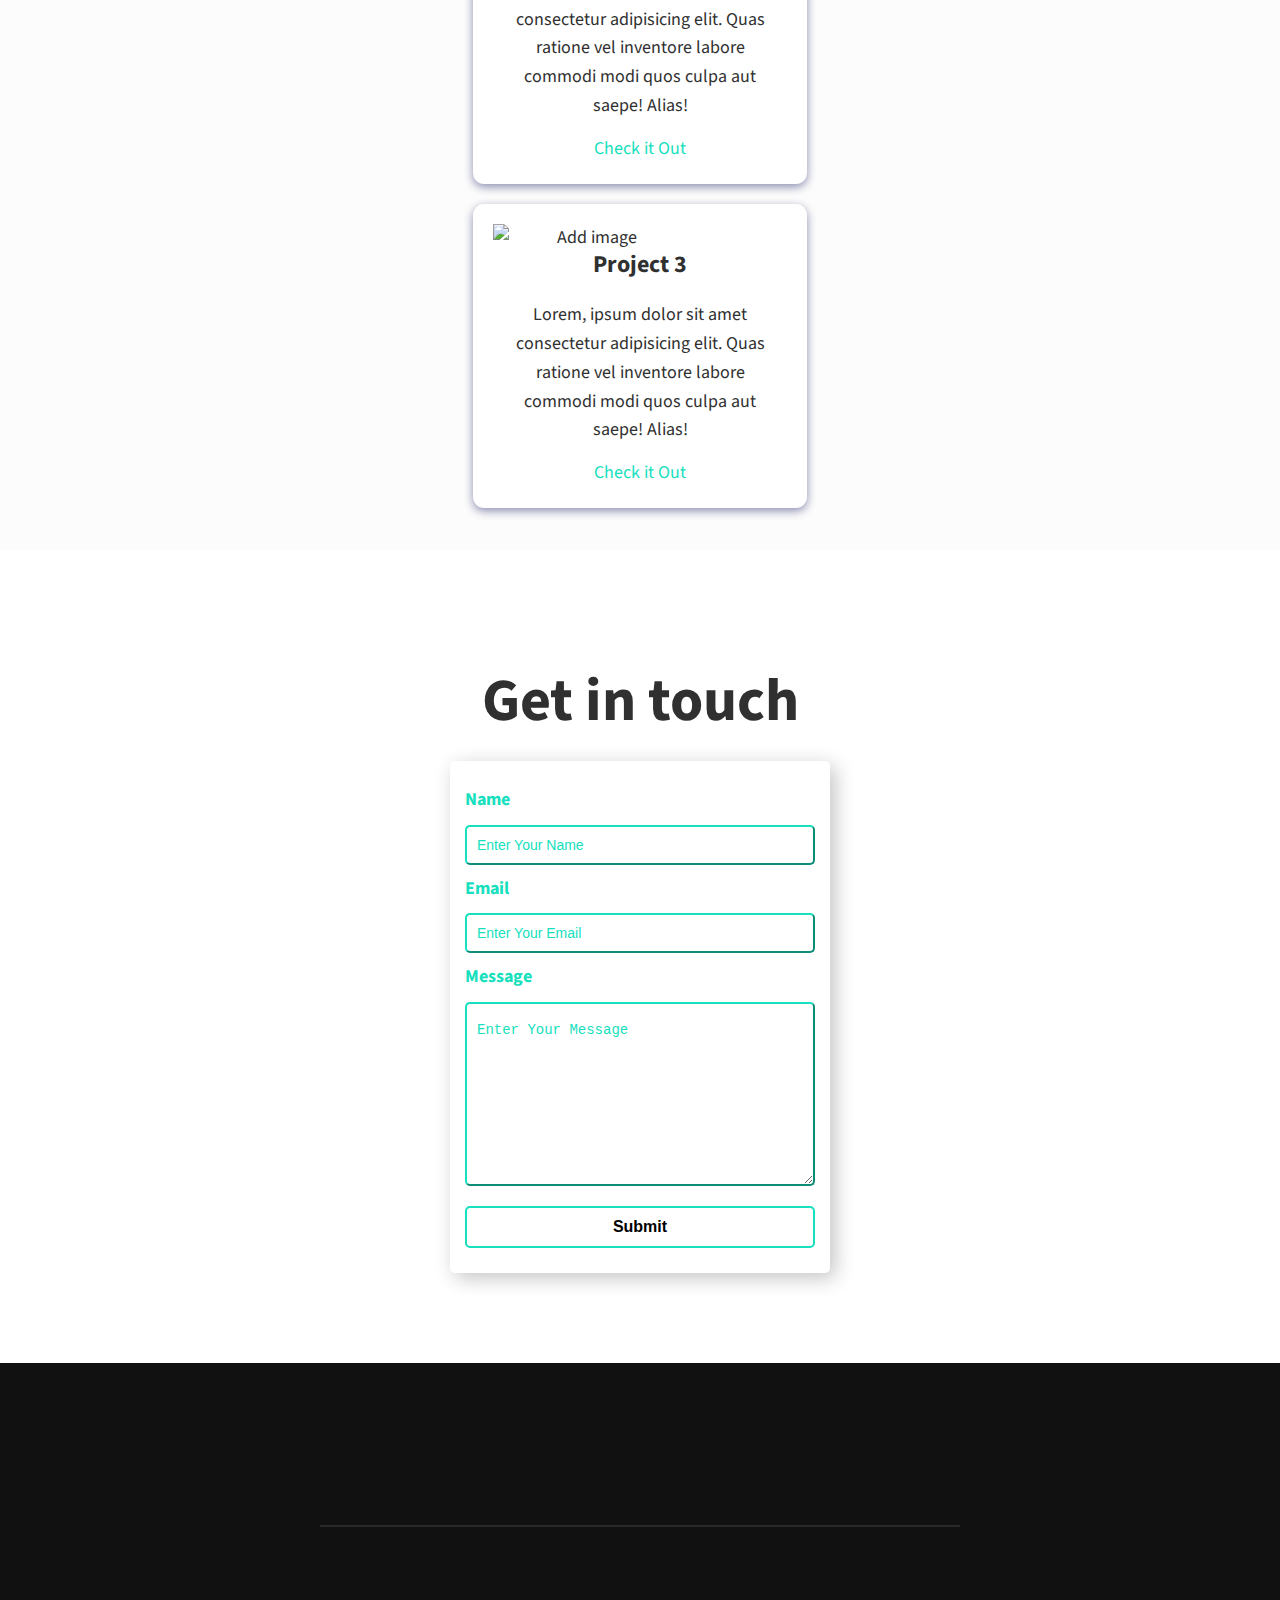
==== commit 3b6fcc1c: "Add text in about section" ====
--- a/index.html
+++ b/index.html
@@ -34,7 +34,7 @@
             <h1 class="section__title section__title--intro">
                 Hi, I'm<strong>Amal Ahmed.</strong>
             </h1>
-            <p class="section__subtitle section__subtitle--intro">front-end developer</p>
+            <p class="section__subtitle section__subtitle--intro">Front-end developer</p>
         </section>
         <br>
         <br>
@@ -43,11 +43,11 @@
         <!-- About me -->
         <section class="about-me" id="about">
             <h2 class="section__title section__title--about">About me</h2>
-            <p class="section__subtitle section__subtitle--about">front-end developer based in Manchester</p>
+            <p class="section__subtitle section__subtitle--about">Front-end developer based in Manchester</p>
             <div class="about-me_body">
                 <p>I'm also a designer and a general doodler with a keen eye for creating engaging UI, bringing products to life.</p>
             </div>
-
+            <div class="about-me__img-container"></div>
             <img src="img/memoji.jpg" alt="avatar" class="about-me__img">
         </section>
         
--- a/styles/main.css
+++ b/styles/main.css
@@ -24,7 +24,7 @@
     --primary-shadow: #8b8eaf;
 
     --bottom-margin: 0.5rem;
-    
+
     --bs: 0.25em 0.25em 0.75em rgba(0,0,0,.25),
           0.125em 0.125em 0.25em rgba(0,0,0,.15);
 }
@@ -251,10 +251,6 @@
     position: relative;
 }
 
-.intro__img {
-    box-shadow: var(--bs);
-}
-
 .section__subtitle--intro {
     display: inline-block;
 }
@@ -271,13 +267,6 @@
         grid-template-columns: min-content max-content;
     }
     
-    .intro__img {
-        grid-area: img;
-        min-width: 150px;
-        position: relative;
-        z-index: 2;
-    }    
-    
     .section__subtitle--intro {
         align-self: start;
         grid-column: -1 / 1;
@@ -296,7 +285,9 @@
     margin: 0 auto;
 }
 
-
+.about-me__img {
+    box-shadow: var(--bs);
+}
 
 @media (min-width: 600px) {
     .about-me {
@@ -313,13 +304,27 @@
         grid-area: title;
     }
     
-    
+    .section__subtitle--about {
+        grid-column: 1 / -1;
+        grid-row: 2;
+        position: relative;
+        left: -1em;
+        width: calc(100% + 2em);
+        padding-left: 1em;
+        padding-right: calc(200px + 4em);
+    }
     
     .about-me__img {
         grid-area: img;
         position: relative;
         z-index: 2;
     }
+}
+
+.about-me_body {
+    color: #3d3b42;
+    font-size: 1.1em;
+    line-height: 1.7;
 }
 
 
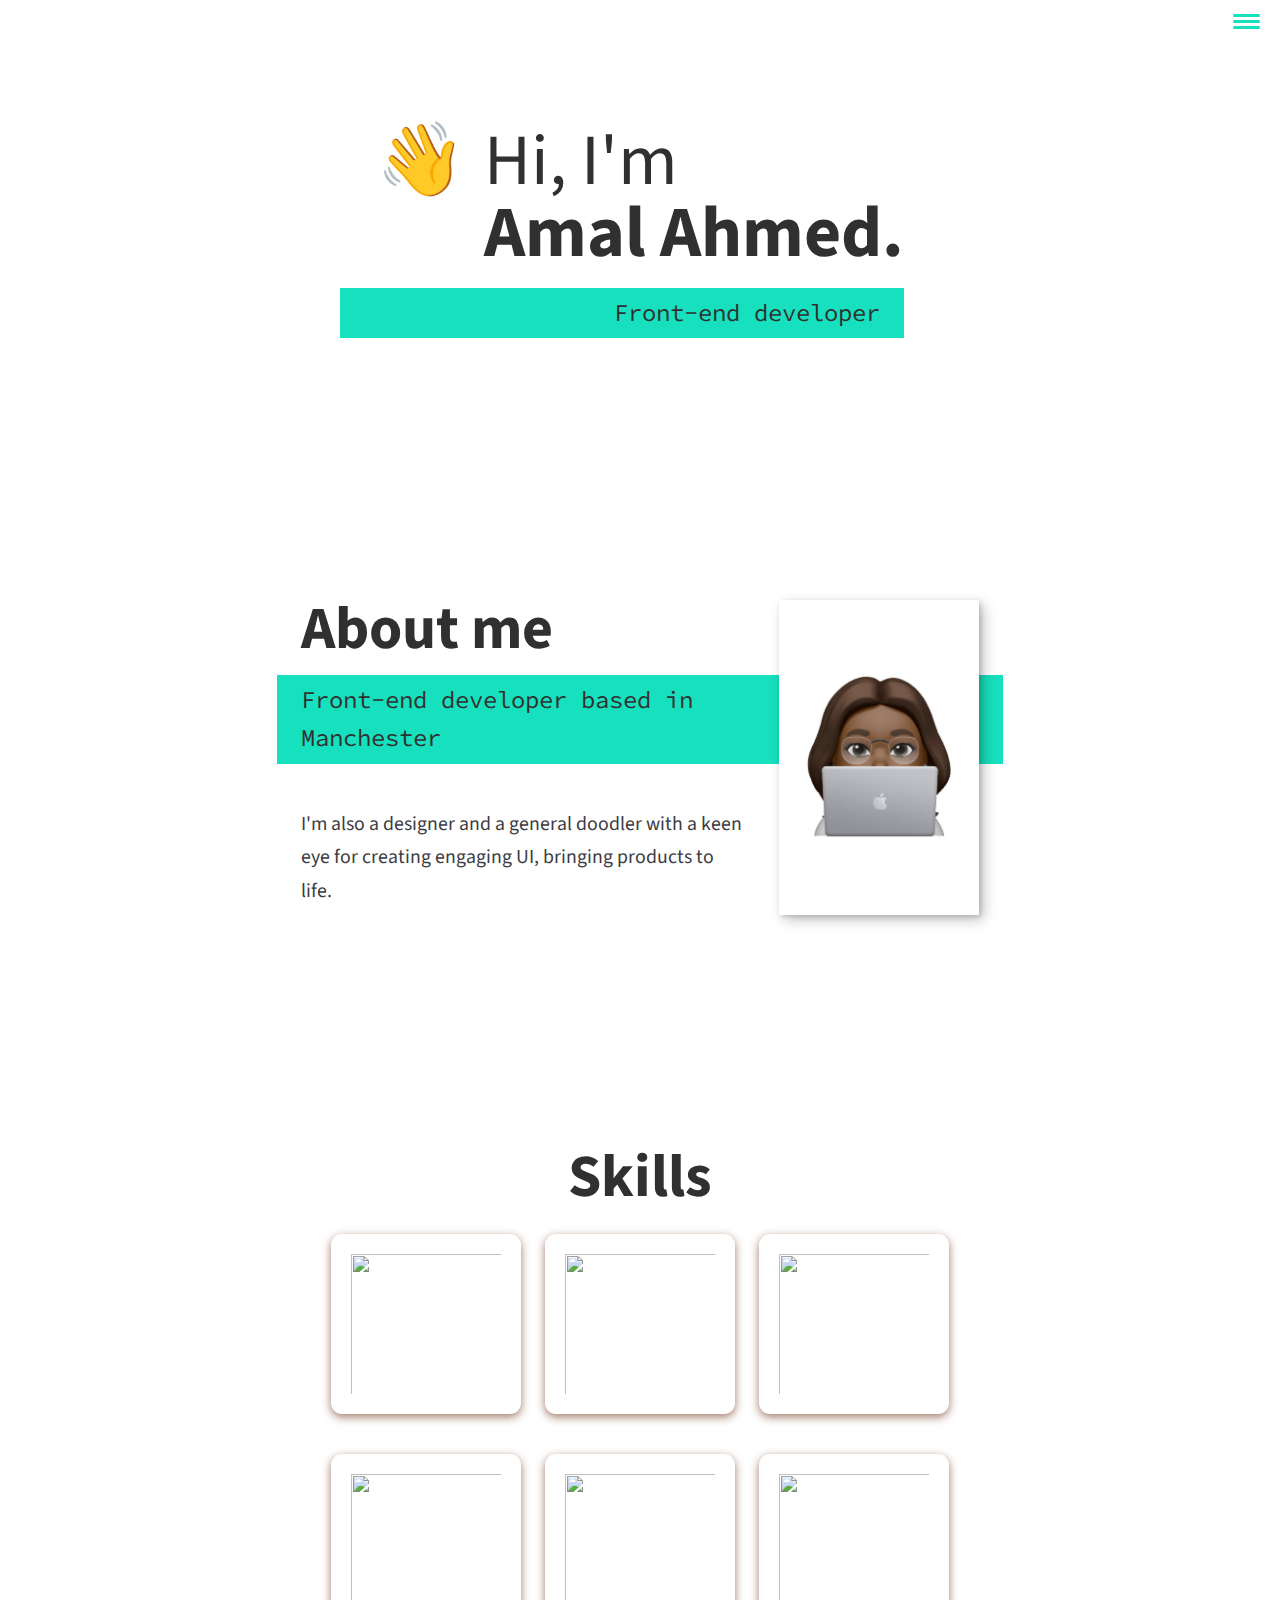
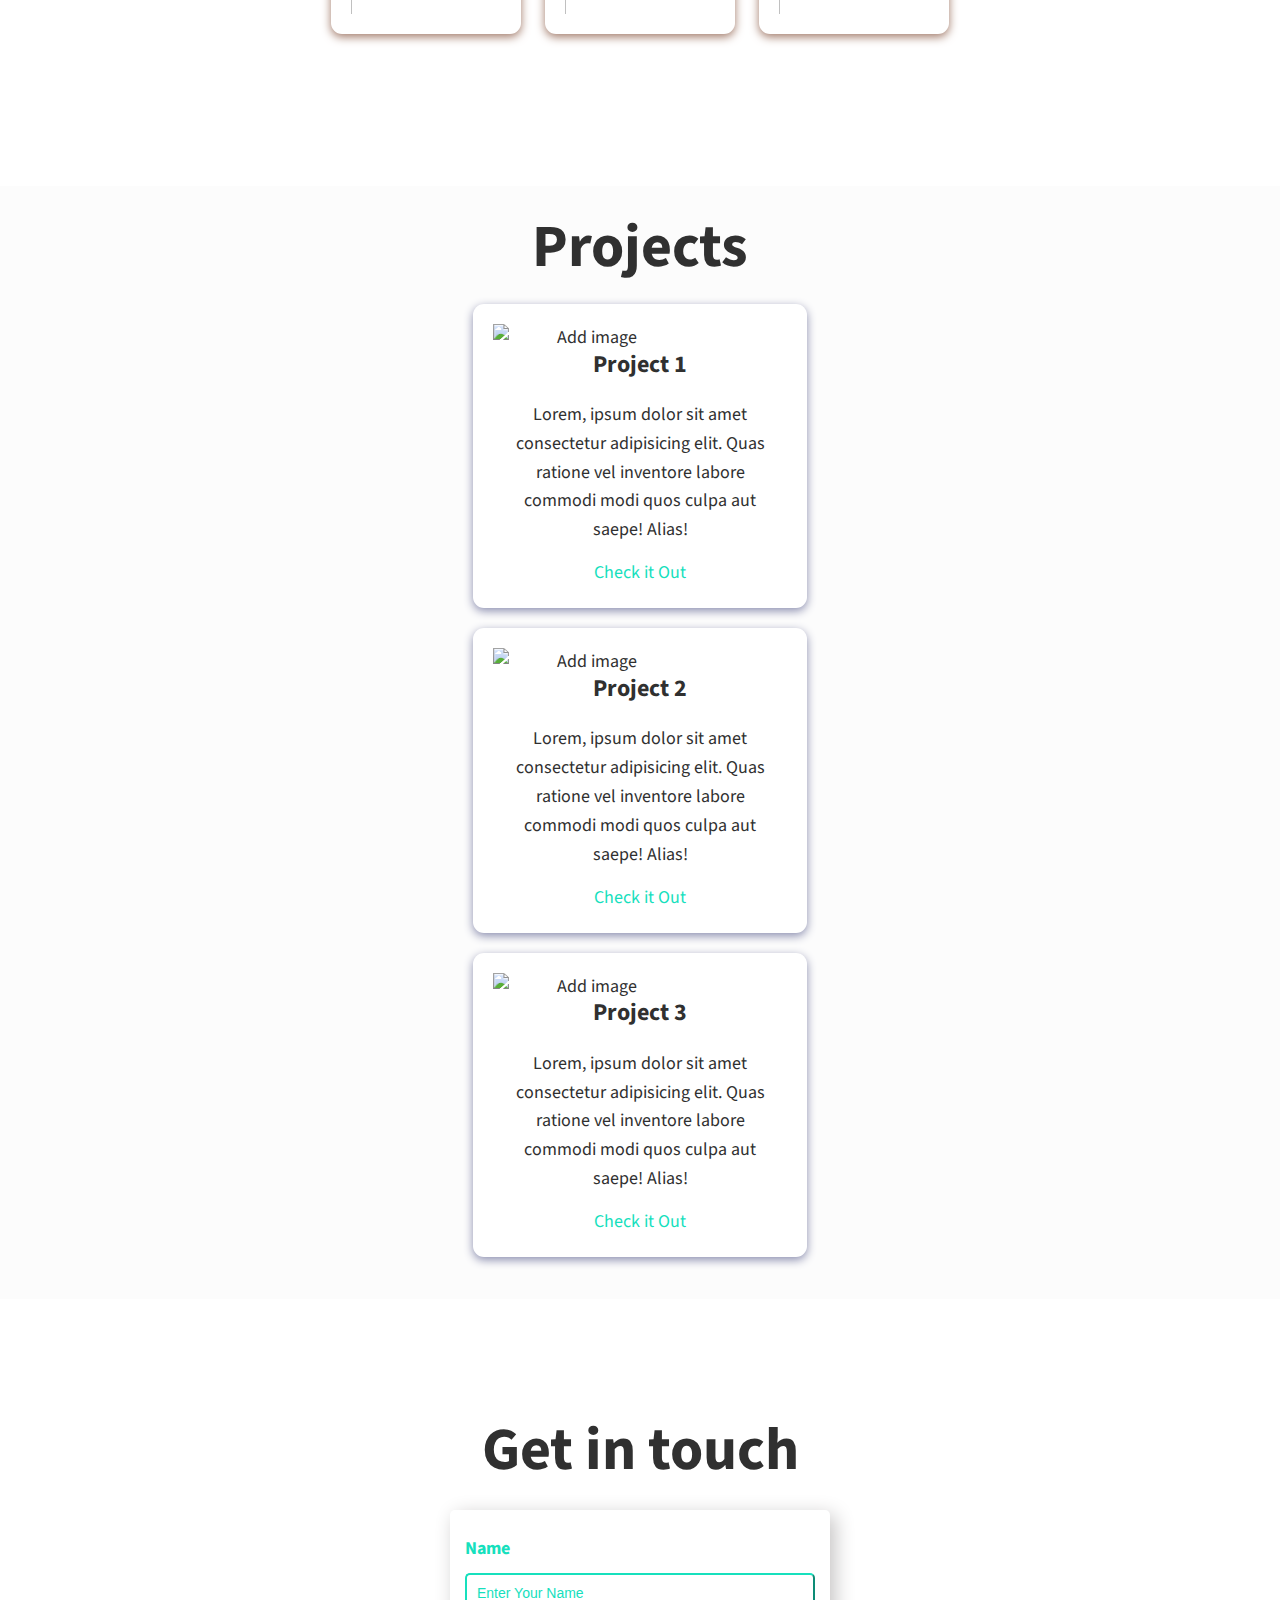
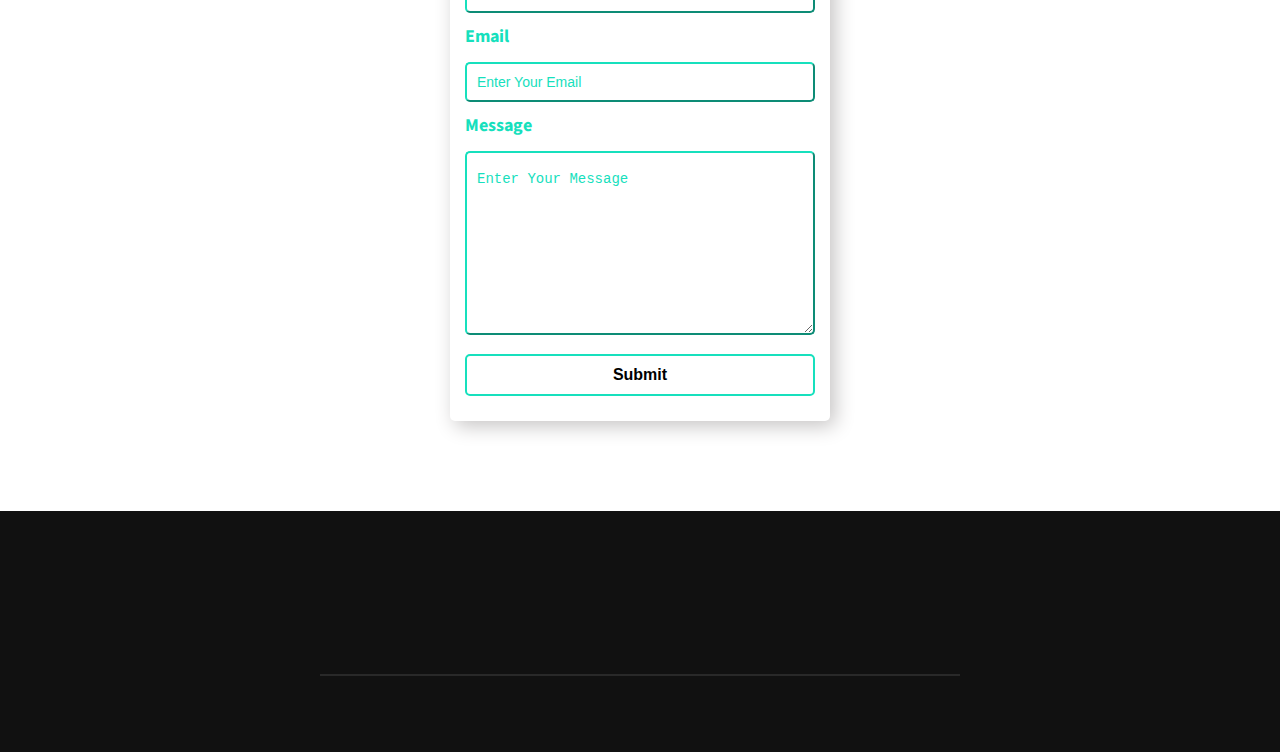
==== commit d8506687: "Add skills section" ====
--- a/index.html
+++ b/index.html
@@ -22,6 +22,7 @@
                 <ul class="nav__list">
                     <li class="nav__item"><a href="#home" class="nav__link">Home</a></li>
                     <li class="nav__item"><a href="#about" class="nav__link">About me</a></li>
+                    <li class="nav__item"><a href="#skills" class="nav__link">Skills</a></li>
                     <li class="nav__item"><a href="#projects" class="nav__link">Projects</a></li>
                     <li class="nav__item"><a href="#contact" class="nav__link">Contact</a></li>
                 </ul>
@@ -50,8 +51,58 @@
             <div class="about-me__img-container"></div>
             <img src="img/memoji.jpg" alt="avatar" class="about-me__img">
         </section>
+
         
-        
+        <!-- Skills -->
+        <section class="skills" id="skills">
+          <h2 class="skill-header">Skills</h2>
+    
+          <div class="skills-wrapper">
+            <div class="first-set animate__animated animate__pulse">
+              <img
+                src="icons/icons8-html-5.svg"
+                alt=""
+                loading="lazy"
+                class="icon icon-card"
+              />
+              <img
+                src="icons/icons8-css3.svg"
+                alt=""
+                loading="lazy"
+                class="icon icon-card"
+              />
+              <img
+                src="icons/icons8-javascript.svg"
+                alt=""
+                loading="lazy"
+                class="icon icon-card"
+              />
+            </div>
+    
+            <div class="second-set animate__animated animate__pulse">
+              <img
+                src="icons/icons8-bootstrap.svg"
+                alt=""
+                loading="lazy"
+                class="icon icon-card"
+              />
+              <img
+                src="icons/icons8-react-native.svg"
+                alt=""
+                loading="lazy"
+                class="icon icon-card"
+              />
+              <img
+                src="icons/icons8-git.svg"
+                alt=""
+                loading="lazy"
+                class="icon icon-card"
+              />
+            </div>
+          </div>
+        </section>
+
+
         <!-- Projects -->
         <section class="projects" id="projects">
             <h2 class="projects-title">Projects</h2>
--- a/styles/main.css
+++ b/styles/main.css
@@ -22,6 +22,7 @@
     --fs-body: 1rem;
 
     --primary-shadow: #8b8eaf;
+    --secondary-shadow: #a17a69;
 
     --bottom-margin: 0.5rem;
 
@@ -281,7 +282,7 @@
 
 /* About me */
 .about-me {
-    max-width: 1000px;
+    max-width: 750px;
     margin: 0 auto;
 }
 
@@ -313,7 +314,7 @@
         padding-left: 1em;
         padding-right: calc(200px + 4em);
     }
-    
+
     .about-me__img {
         grid-area: img;
         position: relative;
@@ -326,6 +327,37 @@
     font-size: 1.1em;
     line-height: 1.7;
 }
+
+
+/* Skills */
+.skills {
+    max-width: 68.75rem;
+    margin: auto;
+    text-align: center;
+    margin-top: 2.5rem;
+  }
+  
+  .skill-header {
+    margin-bottom: 1rem;
+  }
+  
+  .skills-wrapper img {
+    padding: 1.25rem;
+  }
+  
+  .icon {
+    width: 11.875rem;
+    height: 11.25rem;
+  }
+
+  .icon-card {
+    background-color: #fff;
+    border-radius: 11px;
+    box-shadow: 0 3px 10px var(--secondary-shadow);
+    padding: 20px;
+    margin: 10px;
+    display: inline-block;
+  }
 
 
 /* Projects  */
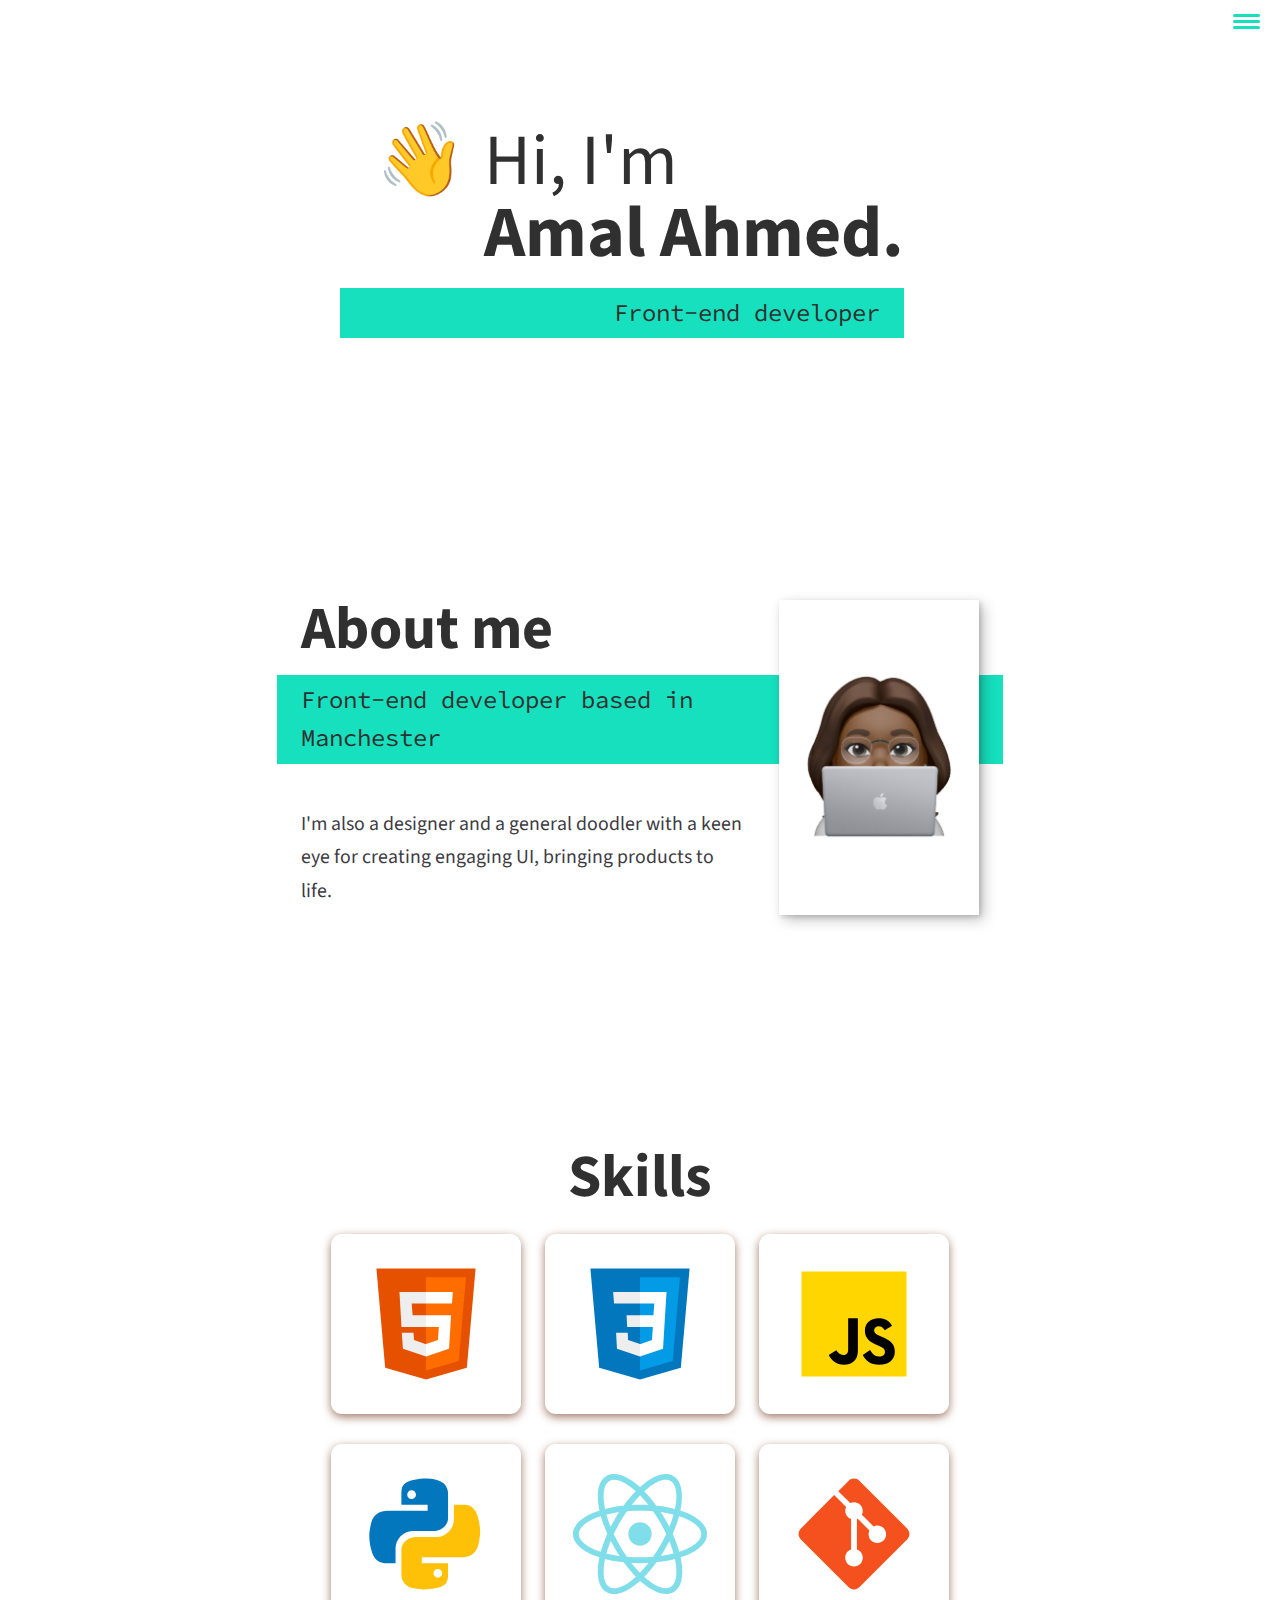
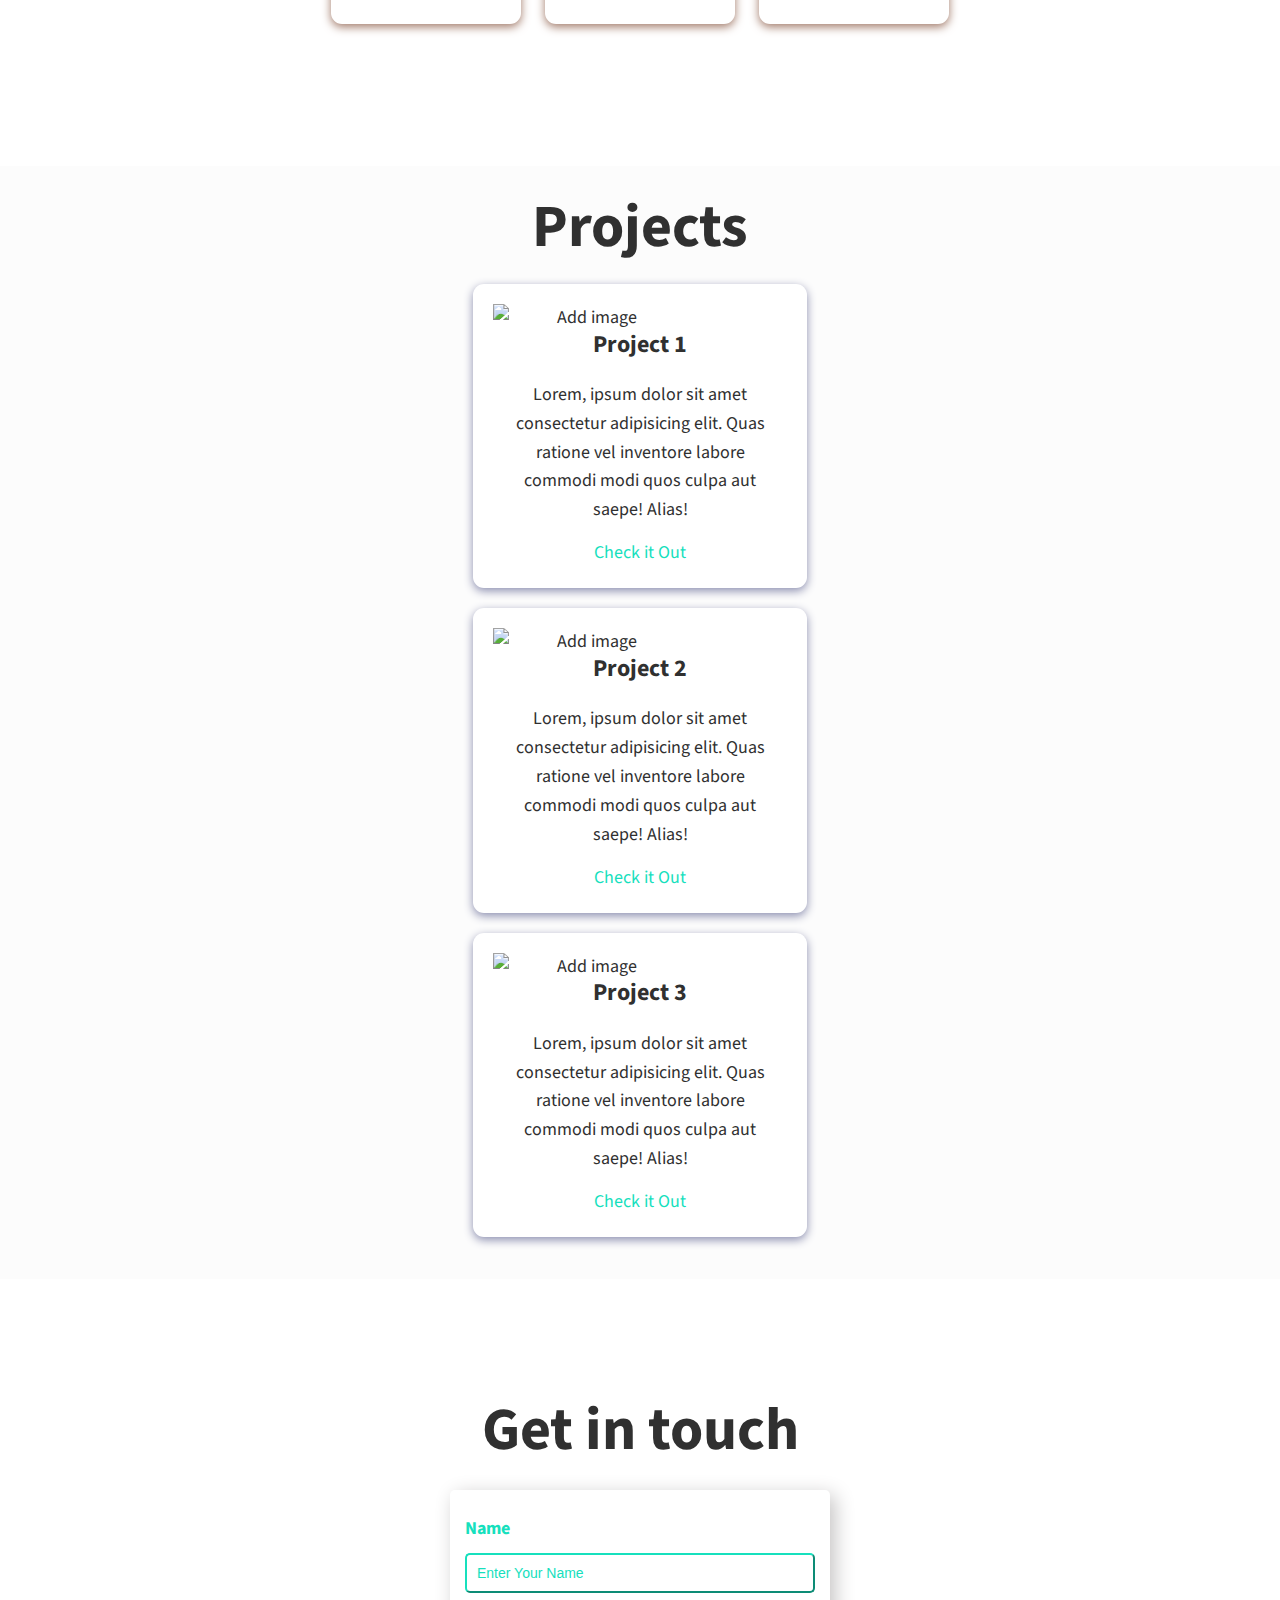
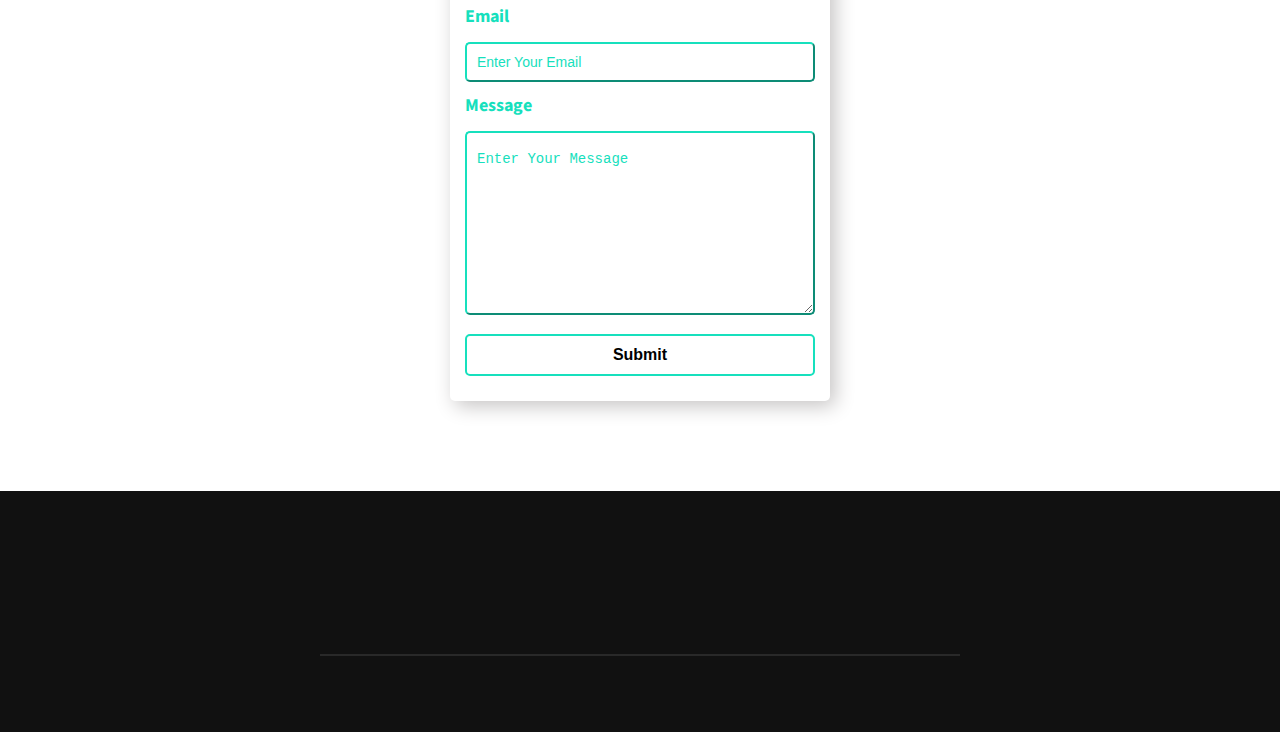
==== commit 9c8451a4: "Add Python icon" ====
--- a/index.html
+++ b/index.html
@@ -81,7 +81,7 @@
     
             <div class="second-set animate__animated animate__pulse">
               <img
-                src="icons/icons8-bootstrap.svg"
+                src="icons/icons8-python.svg"
                 alt=""
                 loading="lazy"
                 class="icon icon-card"
